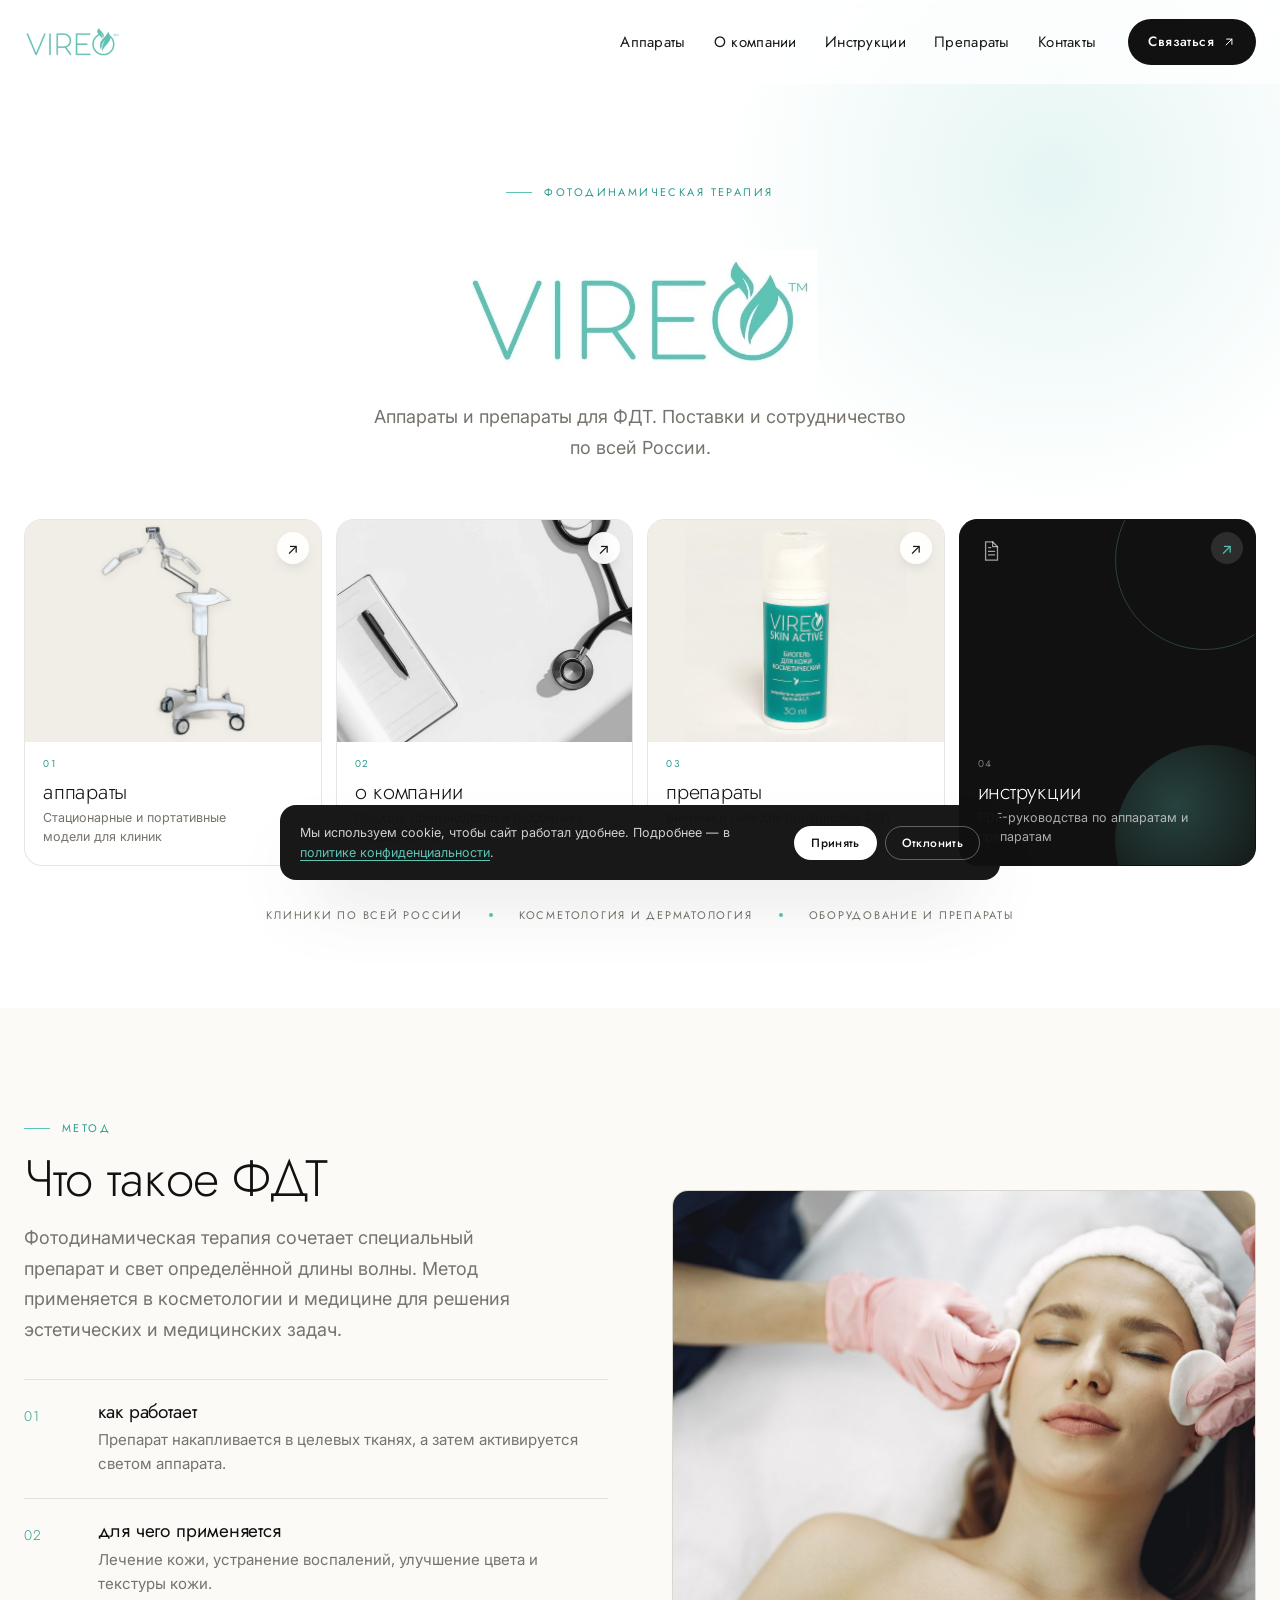
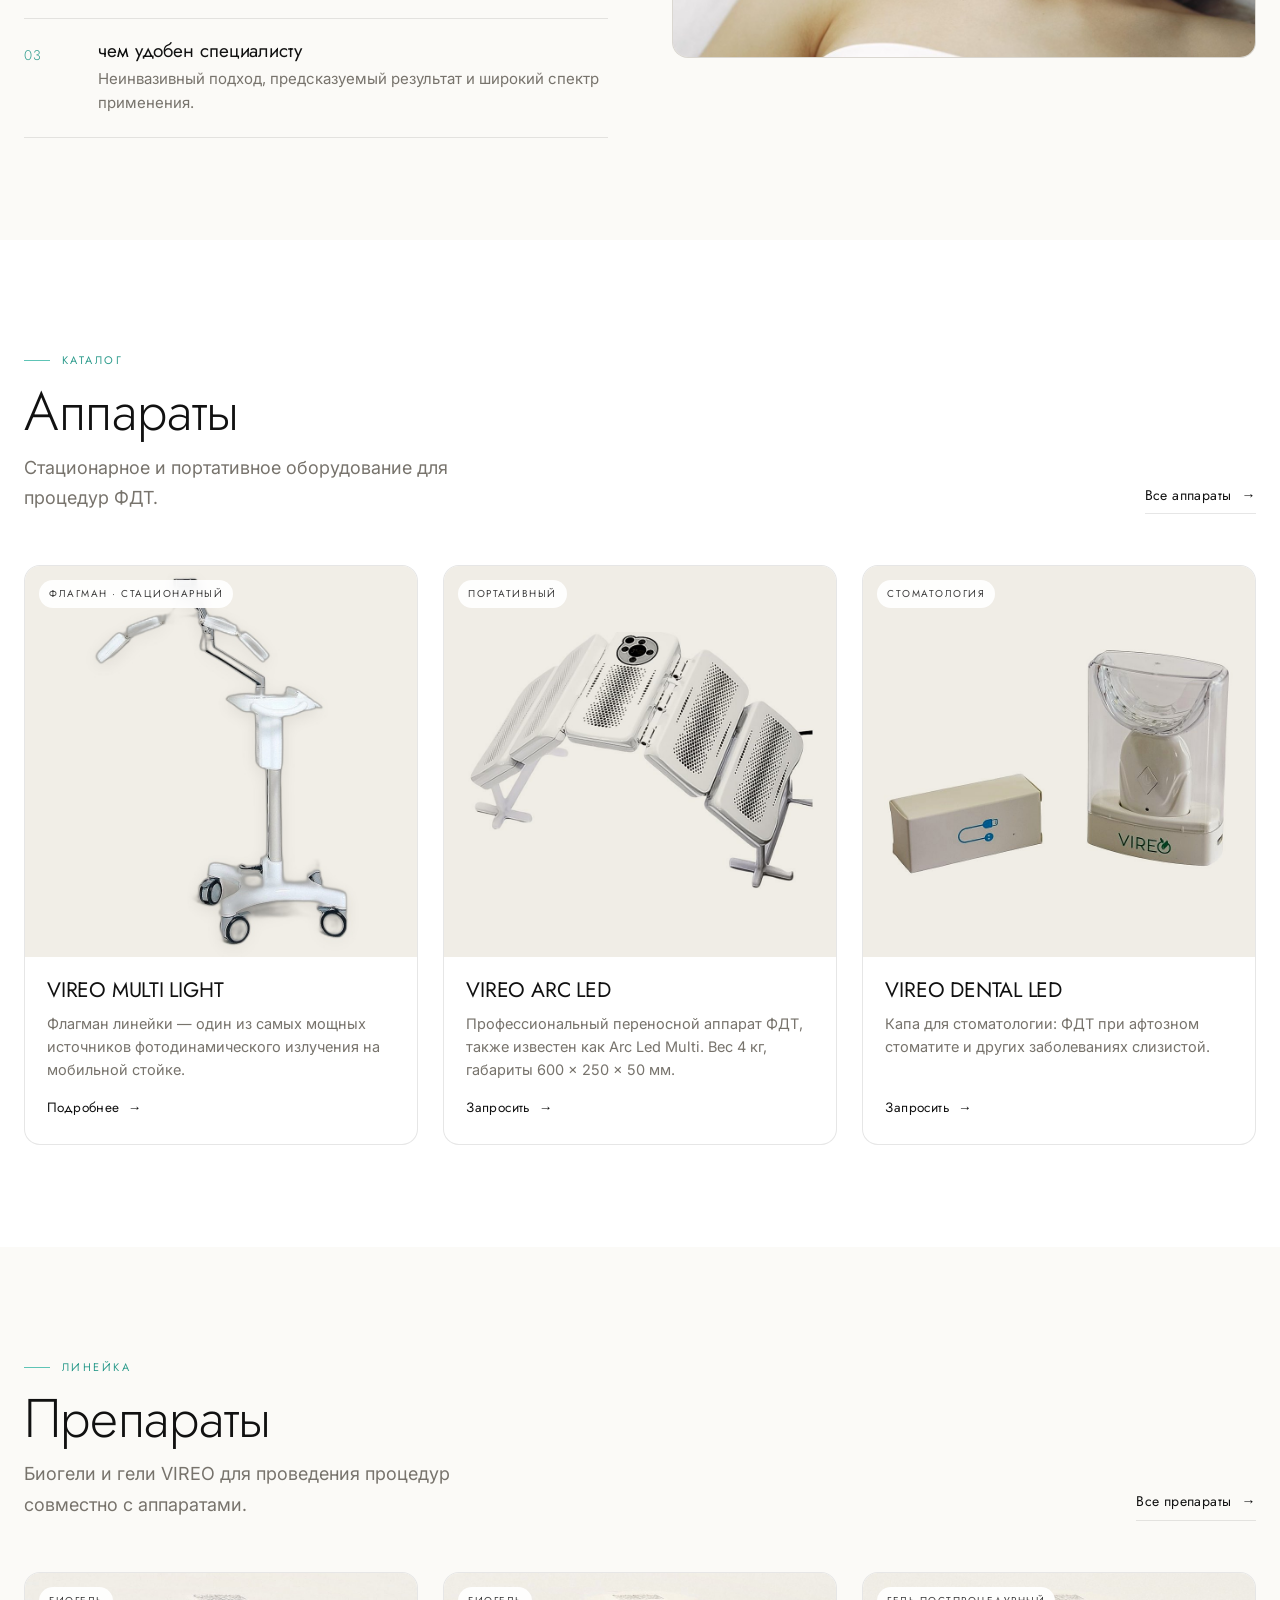
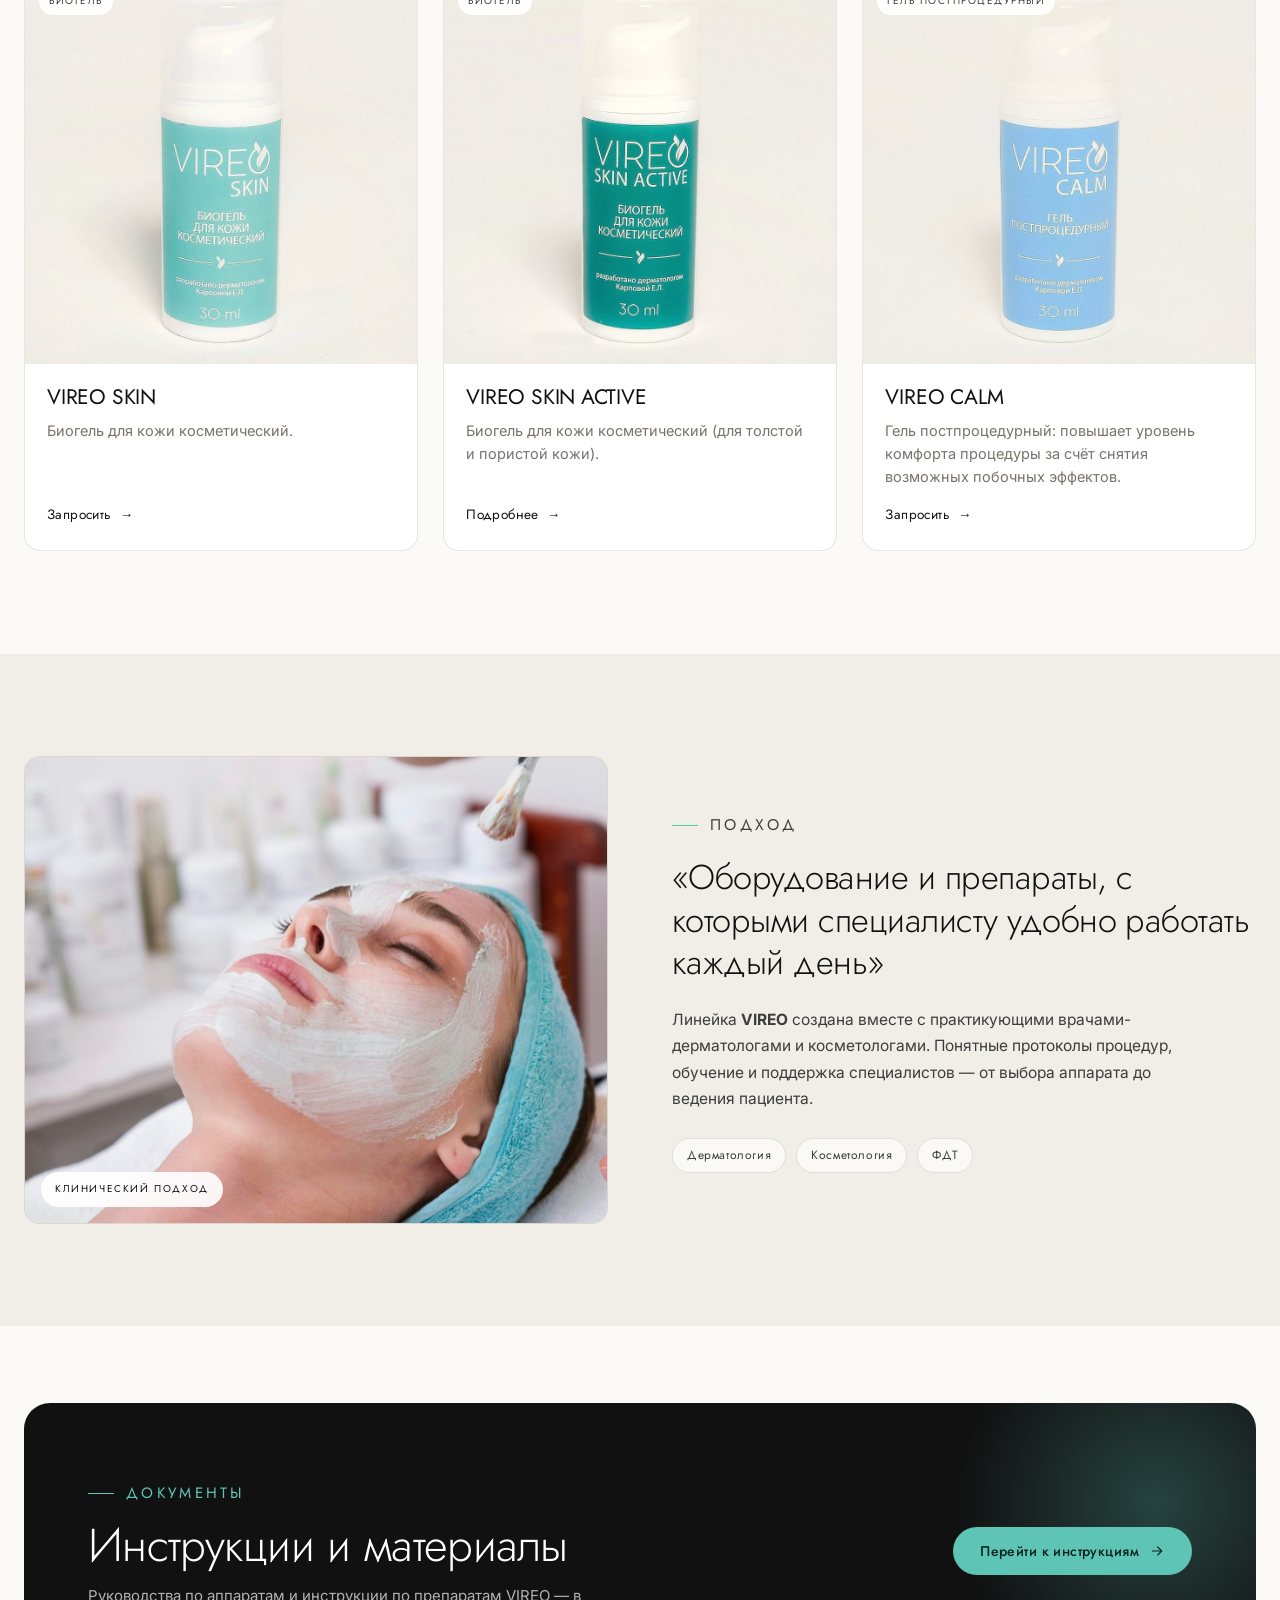
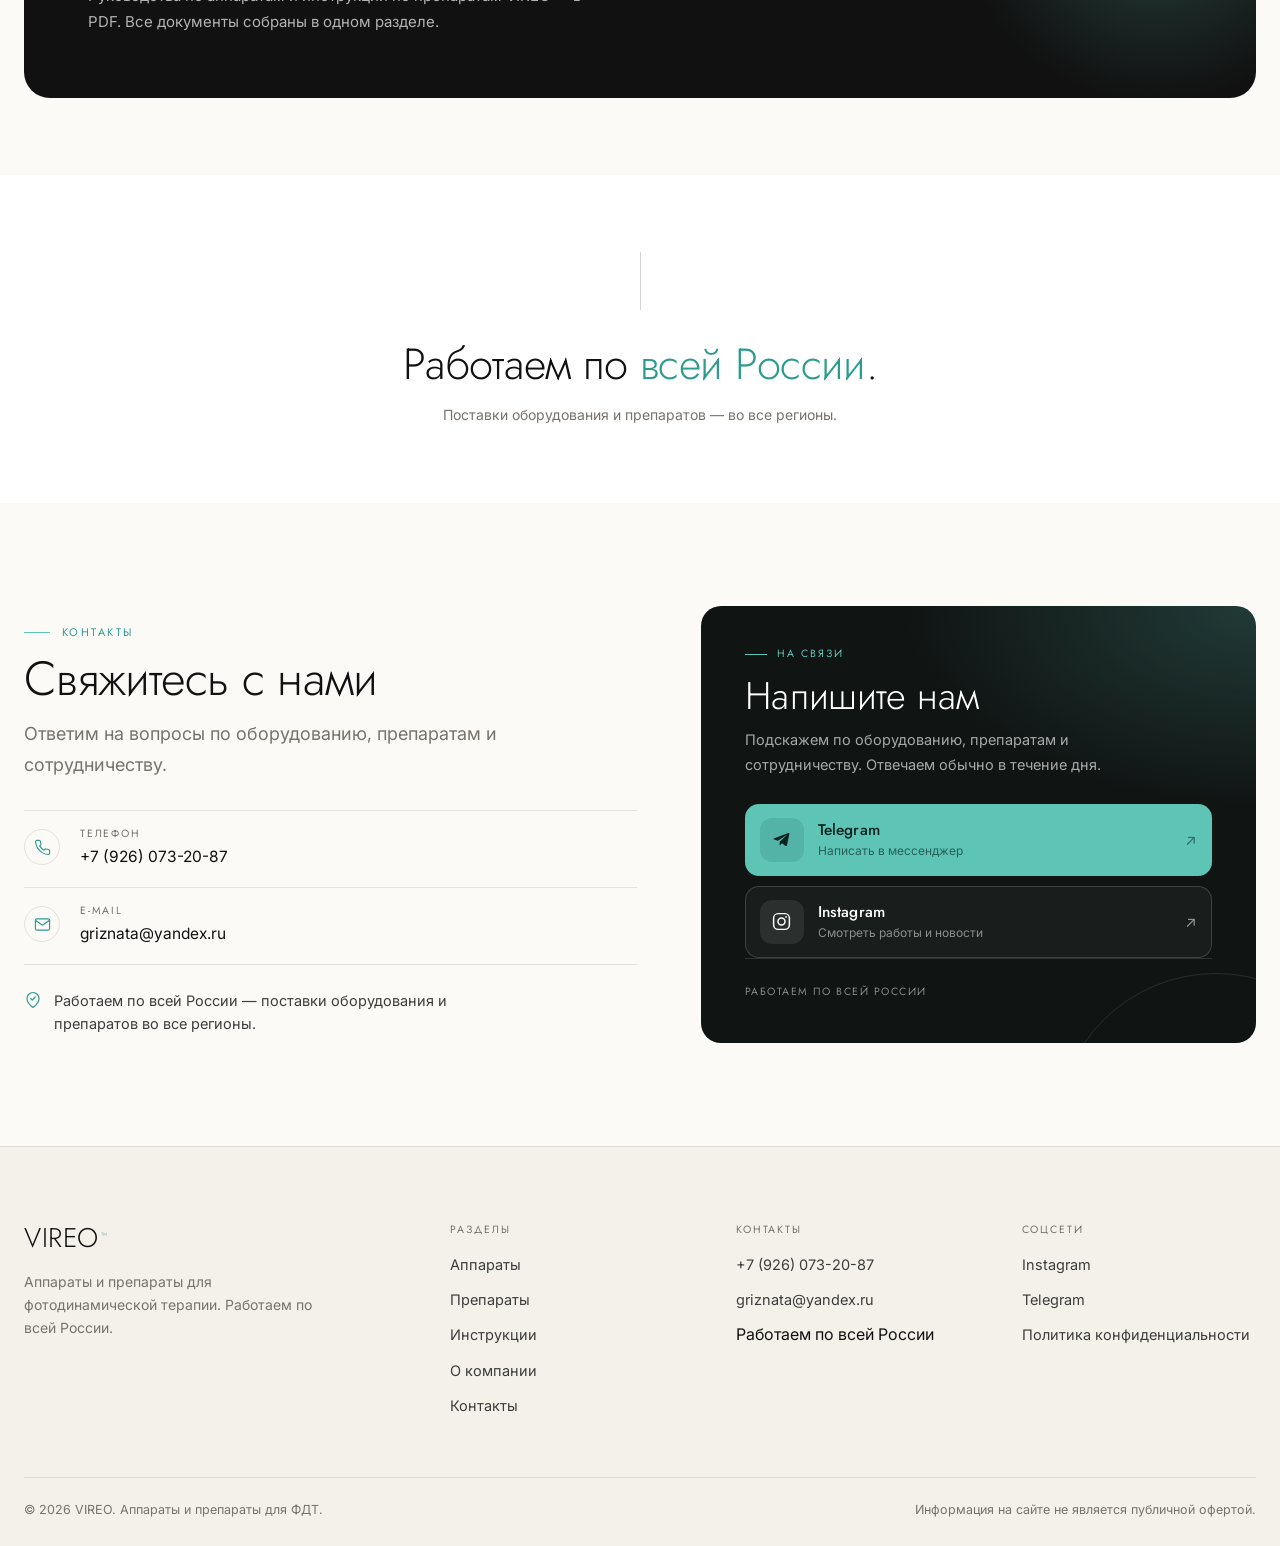
==== index.html @ 59b756af "Normalize catalog photo backgrounds and remove soft frames" ====
<!DOCTYPE html>
<html lang="ru">
<head>
  <meta charset="UTF-8">
  <meta name="viewport" content="width=device-width, initial-scale=1">
  <title>VIREO — аппараты и препараты для фотодинамической терапии</title>
  <meta name="description" content="VIREO — аппараты и препараты для фотодинамической терапии. Работаем по всей России. Фото, характеристики и инструкции в PDF.">
  <link rel="preconnect" href="https://fonts.googleapis.com">
  <link rel="preconnect" href="https://fonts.gstatic.com" crossorigin>
  <link href="https://fonts.googleapis.com/css2?family=Inter:wght@300;400;500&family=Jost:wght@200;300;400;500&display=swap" rel="stylesheet">
  <link rel="stylesheet" href="css/style.css?v=20261031b">
  <noscript><style>.reveal{opacity:1;transform:none}</style></noscript>
  <link rel="icon" href="img/logo.jpg">
</head>
<body>

  <div class="cookie" id="cookieBanner" role="dialog" aria-label="Использование cookie">
    <p>Мы используем cookie, чтобы сайт работал удобнее. Подробнее — в <a href="politika.html">политике конфиденциальности</a>.</p>
    <div class="cookie-actions">
      <button class="btn btn--sm btn--light" data-cookie="accept">Принять</button>
      <button class="btn btn--sm btn--outline-light" data-cookie="decline">Отклонить</button>
    </div>
  </div>

  <header class="site-header" id="siteHeader">
    <div class="container header-inner">
      <a class="brand" href="index.html" aria-label="VIREO — на главную">
        <img src="img/logo.jpg" alt="VIREO">
      </a>
      <nav class="main-nav" id="mainNav" aria-label="Основное меню">
        <a href="apparaty.html">Аппараты</a>
        <a href="o-kompanii.html">О компании</a>
        <a href="instruktsii.html">Инструкции</a>
        <a href="preparaty.html">Препараты</a>
        <a href="kontakty.html">Контакты</a>
      </nav>
      <a class="header-cta" href="kontakty.html">
        Связаться
        <svg viewBox="0 0 24 24" fill="none" stroke="currentColor" stroke-width="1.7" stroke-linecap="round" stroke-linejoin="round"><path d="M7 17 17 7"/><path d="M8 7h9v9"/></svg>
      </a>
      <button class="nav-toggle" id="navToggle" aria-label="Открыть меню" aria-expanded="false" aria-controls="mainNav">
        <span></span><span></span>
      </button>
    </div>
  </header>

  <main>
    <!-- HERO -->
    <section class="hero">
      <div class="container hero-inner">
        <h1 class="eyebrow reveal">Фотодинамическая терапия</h1>
        <div class="hero-logo reveal">
          <img src="img/logo.jpg" alt="VIREO — аппараты и препараты для ФДТ">
        </div>
        <p class="hero-lead reveal">Аппараты и препараты для ФДТ. Поставки и сотрудничество по всей России.</p>

        <div class="hero-tiles">
          <a class="tile reveal" href="apparaty.html">
            <span class="tile-media"><img src="img/multi-light.jpg" alt="Аппарат VIREO MULTI LIGHT" loading="lazy"></span>
            <span class="tile-body">
              <span class="tile-index">01</span>
              <span class="tile-title">аппараты</span>
              <span class="tile-desc">Стационарные и портативные модели для клиник</span>
            </span>
            <span class="tile-arrow" aria-hidden="true">↗</span>
          </a>
          <a class="tile reveal" href="o-kompanii.html">
            <span class="tile-media tile-media--cover"><img src="img/tile-doctor.jpg" alt="Блокнот с ручкой и стетоскоп" loading="lazy"></span>
            <span class="tile-body">
              <span class="tile-index">02</span>
              <span class="tile-title">о компании</span>
              <span class="tile-desc">Подход, производство и поддержка специалистов</span>
            </span>
            <span class="tile-arrow" aria-hidden="true">↗</span>
          </a>
          <a class="tile reveal" href="preparaty.html">
            <span class="tile-media"><img src="img/preparat-skin-active.jpg" alt="Биогель VIREO SKIN ACTIVE" loading="lazy"></span>
            <span class="tile-body">
              <span class="tile-index">03</span>
              <span class="tile-title">препараты</span>
              <span class="tile-desc">Биогели и гели для протоколов ФДТ</span>
            </span>
            <span class="tile-arrow" aria-hidden="true">↗</span>
          </a>
          <a class="tile tile--dark reveal" href="instruktsii.html">
            <span class="tile-icon" aria-hidden="true">
              <svg viewBox="0 0 24 24" fill="none" stroke="currentColor" stroke-width="1.2" stroke-linecap="round" stroke-linejoin="round">
                <path d="M7 3.5h6.5L18 8v12.5H7z"/>
                <path d="M13.5 3.5V8H18"/>
                <path d="M9.7 12.4h5.6M9.7 15.6h5.6M9.7 8.8h2.1"/>
              </svg>
            </span>
            <span class="tile-body">
              <span class="tile-index">04</span>
              <span class="tile-title">инструкции</span>
              <span class="tile-desc">PDF-руководства по аппаратам и препаратам</span>
            </span>
            <span class="tile-arrow" aria-hidden="true">↗</span>
          </a>
        </div>

        <div class="hero-facts reveal">
          <span>Клиники по всей России</span>
          <span>Косметология и дерматология</span>
          <span>Оборудование и препараты</span>
        </div>
      </div>
    </section>

    <!-- WHAT IS PDT -->
    <section class="section">
      <div class="container split">
        <div>
          <p class="eyebrow reveal">Метод</p>
          <h2 class="reveal" style="margin-top:14px;font-size:clamp(1.95rem,4.2vw,3.2rem)">Что такое ФДТ</h2>
          <p class="lead reveal" style="margin-top:18px;max-width:520px">
            Фотодинамическая терапия сочетает специальный препарат и свет определённой длины волны.
            Метод применяется в косметологии и медицине для решения эстетических и медицинских задач.
          </p>
          <ol class="numbered">
            <li class="reveal">
              <span class="num">01</span>
              <div>
                <h3>как работает</h3>
                <p>Препарат накапливается в целевых тканях, а затем активируется светом аппарата.</p>
              </div>
            </li>
            <li class="reveal">
              <span class="num">02</span>
              <div>
                <h3>для чего применяется</h3>
                <p>Лечение кожи, устранение воспалений, улучшение цвета и текстуры кожи.</p>
              </div>
            </li>
            <li class="reveal">
              <span class="num">03</span>
              <div>
                <h3>чем удобен специалисту</h3>
                <p>Неинвазивный подход, предсказуемый результат и широкий спектр применения.</p>
              </div>
            </li>
          </ol>
        </div>
        <figure class="media reveal">
          <img src="img/fdt-specialist.jpg" alt="Процедура фотодинамической терапии" loading="lazy">
        </figure>
      </div>
    </section>

    <!-- APPARATUS -->
    <section class="section section--white">
      <div class="container">
        <header class="section-head">
          <div>
            <p class="eyebrow reveal">Каталог</p>
            <h2 class="reveal">Аппараты</h2>
            <p class="lead reveal">Стационарное и портативное оборудование для процедур ФДТ.</p>
          </div>
          <a class="text-link reveal" href="apparaty.html">Все аппараты <span aria-hidden="true">→</span></a>
        </header>

        <div class="cards-grid">
          <article class="product-card reveal">
            <a class="product-media" href="apparat.html">
              <img src="img/multi-light.jpg" alt="Аппарат VIREO MULTI LIGHT на мобильной стойке" loading="lazy">
              <span class="product-tag">Флагман · стационарный</span>
            </a>
            <div class="product-body">
              <h3><a href="apparat.html">VIREO MULTI LIGHT</a></h3>
              <p>Флагман линейки — один из самых мощных источников фотодинамического излучения на мобильной стойке.</p>
              <a class="card-link" href="apparat.html">Подробнее <span aria-hidden="true">→</span></a>
            </div>
          </article>

          <article class="product-card reveal">
            <div class="product-media">
              <img src="img/arc-led.jpg" alt="Аппарат VIREO ARC LED (Arc Led Multi)" loading="lazy">
              <span class="product-tag">Портативный</span>
            </div>
            <div class="product-body">
              <h3>VIREO ARC LED</h3>
              <p>Профессиональный переносной аппарат ФДТ, также известен как Arc Led Multi. Вес 4 кг, габариты 600 × 250 × 50 мм.</p>
              <a class="card-link" href="kontakty.html">Запросить <span aria-hidden="true">→</span></a>
            </div>
          </article>

          <article class="product-card reveal">
            <div class="product-media">
              <img src="img/dental-led.jpg" alt="Капа VIREO DENTAL LED" loading="lazy">
              <span class="product-tag">Стоматология</span>
            </div>
            <div class="product-body">
              <h3>VIREO DENTAL LED</h3>
              <p>Капа для стоматологии: ФДТ при афтозном стоматите и других заболеваниях слизистой.</p>
              <a class="card-link" href="kontakty.html">Запросить <span aria-hidden="true">→</span></a>
            </div>
          </article>
        </div>
      </div>
    </section>

    <!-- DRUGS -->
    <section class="section">
      <div class="container">
        <header class="section-head">
          <div>
            <p class="eyebrow reveal">Линейка</p>
            <h2 class="reveal">Препараты</h2>
            <p class="lead reveal">Биогели и гели VIREO для проведения процедур совместно с аппаратами.</p>
          </div>
          <a class="text-link reveal" href="preparaty.html">Все препараты <span aria-hidden="true">→</span></a>
        </header>

        <div class="cards-grid">
          <article class="product-card reveal">
            <div class="product-media">
              <img src="img/preparat-skin.jpg" alt="Биогель VIREO SKIN" loading="lazy">
              <span class="product-tag">Биогель</span>
            </div>
            <div class="product-body">
              <h3>VIREO SKIN</h3>
              <p>Биогель для кожи косметический.</p>
              <a class="card-link" href="kontakty.html">Запросить <span aria-hidden="true">→</span></a>
            </div>
          </article>

          <article class="product-card reveal">
            <a class="product-media" href="preparat.html">
              <img src="img/preparat-skin-active.jpg" alt="Биогель VIREO SKIN ACTIVE" loading="lazy">
              <span class="product-tag">Биогель</span>
            </a>
            <div class="product-body">
              <h3><a href="preparat.html">VIREO SKIN ACTIVE</a></h3>
              <p>Биогель для кожи косметический (для толстой и пористой кожи).</p>
              <a class="card-link" href="preparat.html">Подробнее <span aria-hidden="true">→</span></a>
            </div>
          </article>

          <article class="product-card reveal">
            <div class="product-media">
              <img src="img/preparat-calm.jpg" alt="Гель VIREO CALM" loading="lazy">
              <span class="product-tag">Гель постпроцедурный</span>
            </div>
            <div class="product-body">
              <h3>VIREO CALM</h3>
              <p>Гель постпроцедурный: повышает уровень комфорта процедуры за счёт снятия возможных побочных эффектов.</p>
              <a class="card-link" href="kontakty.html">Запросить <span aria-hidden="true">→</span></a>
            </div>
          </article>
        </div>
      </div>
    </section>

    <!-- EXPERT -->
    <section class="section section--paper expert">
      <div class="container split">
        <figure class="media reveal">
          <img src="img/clinical-approach.jpg" alt="Косметологическая процедура в клинике" loading="lazy">
          <figcaption>Клинический подход</figcaption>
        </figure>
        <div class="expert-copy">
          <p class="eyebrow reveal">Подход</p>
          <blockquote class="reveal">
            «Оборудование и препараты, с которыми специалисту удобно работать каждый день»
          </blockquote>
          <p class="reveal">
            Линейка <strong>VIREO</strong> создана вместе с практикующими врачами-дерматологами
            и косметологами. Понятные протоколы процедур, обучение и поддержка специалистов —
            от выбора аппарата до ведения пациента.
          </p>
          <div class="expert-meta reveal">
            <span class="chip">Дерматология</span>
            <span class="chip">Косметология</span>
            <span class="chip">ФДТ</span>
          </div>
        </div>
      </div>
    </section>

    <!-- INSTRUCTIONS CTA -->
    <section class="section section--tight">
      <div class="container">
        <div class="cta-band reveal">
          <div>
            <p class="eyebrow" style="color:var(--accent)">Документы</p>
            <h2 style="margin-top:14px">Инструкции и материалы</h2>
            <p>Руководства по аппаратам и инструкции по препаратам VIREO — в PDF. Все документы собраны в одном разделе.</p>
          </div>
          <a class="btn btn--accent" href="instruktsii.html">
            Перейти к инструкциям
            <svg viewBox="0 0 24 24" fill="none" stroke="currentColor" stroke-width="1.7" stroke-linecap="round" stroke-linejoin="round"><path d="M5 12h14"/><path d="m13 6 6 6-6 6"/></svg>
          </a>
        </div>
      </div>
    </section>

    <!-- REGION -->
    <section class="section section--tight section--white region">
      <div class="container">
        <div class="region-line reveal"></div>
        <h2 class="reveal">Работаем по <em>всей России</em>.</h2>
        <p class="reveal">Поставки оборудования и препаратов — во все регионы.</p>
      </div>
    </section>

    <!-- CONTACTS -->
    <section class="section">
      <div class="container contact-grid">
        <div>
          <p class="eyebrow reveal">Контакты</p>
          <h2 class="reveal" style="margin-top:14px;font-size:clamp(1.9rem,4vw,3rem)">Свяжитесь с нами</h2>
          <p class="lead reveal" style="margin-top:14px;max-width:480px">Ответим на вопросы по оборудованию, препаратам и сотрудничеству.</p>

          <dl class="info-list">
            <div class="info-row reveal">
              <span class="info-icon"><svg viewBox="0 0 24 24" fill="none" stroke="currentColor" stroke-width="1.6" stroke-linecap="round" stroke-linejoin="round"><path d="M22 16.92v3a2 2 0 0 1-2.18 2 19.79 19.79 0 0 1-8.63-3.07 19.5 19.5 0 0 1-6-6A19.79 19.79 0 0 1 2.12 4.18 2 2 0 0 1 4.11 2h3a2 2 0 0 1 2 1.72c.12.9.33 1.78.62 2.63a2 2 0 0 1-.45 2.11L8 9.73a16 16 0 0 0 6 6l1.27-1.27a2 2 0 0 1 2.11-.45c.85.29 1.73.5 2.63.62A2 2 0 0 1 22 16.92z"/></svg></span>
              <div><dt>Телефон</dt><dd><a href="tel:+79260732087">+7 (926) 073-20-87</a></dd></div>
            </div>
            <div class="info-row reveal">
              <span class="info-icon"><svg viewBox="0 0 24 24" fill="none" stroke="currentColor" stroke-width="1.6" stroke-linecap="round" stroke-linejoin="round"><path d="M4 4h16a2 2 0 0 1 2 2v12a2 2 0 0 1-2 2H4a2 2 0 0 1-2-2V6a2 2 0 0 1 2-2z"/><path d="m22 6-10 7L2 6"/></svg></span>
              <div><dt>E-mail</dt><dd><a href="mailto:griznata@yandex.ru">griznata@yandex.ru</a></dd></div>
            </div>
          </dl>

          <p class="contact-region reveal">
            <svg viewBox="0 0 24 24" fill="none" stroke="currentColor" stroke-width="1.6" stroke-linecap="round" stroke-linejoin="round" aria-hidden="true"><path d="M20 10c0 6-8 12-8 12S4 16 4 10a8 8 0 1 1 16 0z"/><path d="m9 10 2 2 4-4"/></svg>
            Работаем по всей России — поставки оборудования и препаратов во все регионы.
          </p>
        </div>

        <div class="contact-cta reveal">
          <p class="contact-cta__eyebrow">На связи</p>
          <h3>Напишите нам</h3>
          <p>Подскажем по оборудованию, препаратам и сотрудничеству. Отвечаем обычно в течение дня.</p>

          <div class="contact-cta__actions">
            <a class="social-btn social-btn--tg" href="https://t.me/+DcnB9CETJRs0MjUy" target="_blank" rel="noopener noreferrer">
              <span class="social-btn__icon">
                <svg viewBox="0 0 24 24" fill="currentColor" aria-hidden="true"><path d="M9.78 18.65l.28-4.23 7.68-6.92c.34-.31-.07-.46-.52-.19L7.74 13.3 3.64 12c-.88-.25-.89-.86.2-1.3l15.97-6.16c.73-.33 1.43.18 1.15 1.3l-2.72 12.81c-.19.91-.74 1.13-1.5.71L12.6 16.3l-1.99 1.93c-.23.23-.42.42-.83.42z"/></svg>
              </span>
              <span class="social-btn__text"><b>Telegram</b><small>Написать в мессенджер</small></span>
              <span class="social-btn__arrow" aria-hidden="true">↗</span>
            </a>
            <a class="social-btn social-btn--ig" href="https://www.instagram.com/fdt_vireo" target="_blank" rel="noopener noreferrer">
              <span class="social-btn__icon">
                <svg viewBox="0 0 24 24" fill="none" stroke="currentColor" stroke-width="1.7" aria-hidden="true"><rect x="3" y="3" width="18" height="18" rx="5"/><circle cx="12" cy="12" r="4"/><circle cx="17.2" cy="6.8" r="1" fill="currentColor" stroke="none"/></svg>
              </span>
              <span class="social-btn__text"><b>Instagram</b><small>Смотреть работы и новости</small></span>
              <span class="social-btn__arrow" aria-hidden="true">↗</span>
            </a>
          </div>

          <div class="contact-cta__foot">
            <span>Работаем по всей России</span>
          </div>
        </div>
      </div>
    </section>
  </main>

  <footer class="site-footer">
    <div class="container footer-top">
      <div class="footer-brand">
        <a class="footer-wordmark" href="index.html">VIREO<sup>™</sup></a>
        <p>Аппараты и препараты для фотодинамической терапии. Работаем по всей России.</p>
      </div>
      <div class="footer-col">
        <h4>Разделы</h4>
        <ul>
          <li><a href="apparaty.html">Аппараты</a></li>
          <li><a href="preparaty.html">Препараты</a></li>
          <li><a href="instruktsii.html">Инструкции</a></li>
          <li><a href="o-kompanii.html">О компании</a></li>
          <li><a href="kontakty.html">Контакты</a></li>
        </ul>
      </div>
      <div class="footer-col">
        <h4>Контакты</h4>
        <ul>
          <li><a href="tel:+79260732087">+7 (926) 073-20-87</a></li>
          <li><a href="mailto:griznata@yandex.ru">griznata@yandex.ru</a></li>
          <li>Работаем по всей России</li>
        </ul>
      </div>
      <div class="footer-col">
        <h4>Соцсети</h4>
        <ul>
          <li><a href="https://www.instagram.com/fdt_vireo" target="_blank" rel="noopener noreferrer">Instagram</a></li>
          <li><a href="https://t.me/+DcnB9CETJRs0MjUy" target="_blank" rel="noopener noreferrer">Telegram</a></li>
          <li><a href="politika.html">Политика конфиденциальности</a></li>
        </ul>
      </div>
    </div>
    <div class="container footer-bottom">
      <span>© 2026 VIREO. Аппараты и препараты для ФДТ.</span>
      <span>Информация на сайте не является публичной офертой.</span>
    </div>
  </footer>

  <script src="js/main.js"></script>
</body>
</html>
---- css/style.css ----
/* ==========================================================================
   VIREO — redesign 2026
   Clinical editorial / premium medical minimalism
   ========================================================================== */

:root{
  --accent:#5EC4B6;
  --accent-deep:#2E9C8D;
  --accent-soft:rgba(94,196,182,.14);
  --ink:#111111;
  --ink-2:#3D3D3D;
  --muted:#77736C;
  --line:rgba(17,17,17,.10);
  --line-strong:rgba(17,17,17,.18);
  --bg:#FBFAF7;
  --bg-2:#F1EEE7;
  --card:#FFFFFF;
  --radius:16px;
  --radius-sm:10px;
  --container:1240px;
  --ease:cubic-bezier(.22,.68,.18,1);
  --header-h:84px;
}

*,*::before,*::after{box-sizing:border-box}

html{
  -webkit-text-size-adjust:100%;
  scroll-behavior:smooth;
}

body{
  margin:0;
  background:var(--bg);
  color:var(--ink);
  font-family:'Inter',-apple-system,BlinkMacSystemFont,'Segoe UI',Roboto,Arial,sans-serif;
  font-weight:400;
  font-size:16px;
  line-height:1.65;
  -webkit-font-smoothing:antialiased;
  -moz-osx-font-smoothing:grayscale;
  overflow-x:hidden;
}

body.nav-open{overflow:hidden}

img{display:block;max-width:100%;height:auto}
a{color:inherit;text-decoration:none;transition:color .3s var(--ease)}
button{font:inherit;color:inherit;background:none;border:0;cursor:pointer;transition:all .3s var(--ease)}
ul,ol{margin:0;padding:0;list-style:none}
p{margin:0}
figure{margin:0}
h1,h2,h3,h4{
  font-family:'Jost',-apple-system,BlinkMacSystemFont,'Segoe UI',sans-serif;
  font-weight:300;
  line-height:1.06;
  letter-spacing:-.015em;
  margin:0;
}
::selection{background:var(--accent);color:#06231f}
:focus-visible{outline:2px solid var(--accent);outline-offset:3px;border-radius:4px}

.container{
  width:min(100% - 48px,var(--container));
  margin-inline:auto;
}
@media (max-width:640px){
  .container{width:min(100% - 32px,var(--container))}
}

/* ---------- Typography helpers ---------- */
.eyebrow{
  display:inline-flex;
  align-items:center;
  gap:12px;
  font-family:'Jost',sans-serif;
  font-weight:400;
  font-size:11px;
  line-height:1;
  letter-spacing:.22em;
  text-transform:uppercase;
  color:var(--accent-deep);
}
.eyebrow::before{
  content:"";
  width:26px;
  height:1px;
  background:var(--accent);
  flex:none;
}
.eyebrow--center{justify-content:center}
.lead{color:var(--muted);font-size:clamp(15px,1.6vw,18px);line-height:1.7}

/* ---------- Buttons ---------- */
.btn{
  display:inline-flex;
  align-items:center;
  justify-content:center;
  gap:10px;
  padding:15px 26px;
  border-radius:999px;
  border:1px solid transparent;
  font-family:'Jost',sans-serif;
  font-weight:500;
  font-size:14px;
  line-height:1;
  letter-spacing:.03em;
  white-space:nowrap;
  transition:background .35s var(--ease),color .35s var(--ease),border-color .35s var(--ease),transform .35s var(--ease);
}
.btn svg{width:16px;height:16px;flex:none}
.btn:hover{transform:translateY(-1px)}
.btn--dark{background:var(--ink);color:#fff}
.btn--dark:hover{background:var(--accent);color:#06231f}
.btn--accent{background:var(--accent);color:#06231f}
.btn--accent:hover{background:#4db4a6;color:#06231f}
.btn--ghost{border-color:var(--line-strong);color:var(--ink)}
.btn--ghost:hover{background:var(--ink);border-color:var(--ink);color:#fff}
.btn--light{background:#fff;color:var(--ink)}
.btn--light:hover{background:var(--accent);color:#06231f}
.btn--outline-light{border-color:rgba(255,255,255,.32);color:#fff}
.btn--outline-light:hover{background:#fff;color:var(--ink);border-color:#fff}
.btn--sm{padding:10px 16px;font-size:12px}

/* ---------- Header ---------- */
.site-header{
  position:fixed;
  inset:0 0 auto 0;
  z-index:100;
  border-bottom:1px solid transparent;
  transition:border-color .35s var(--ease),box-shadow .35s var(--ease);
}
.site-header::before{
  content:"";
  position:absolute;
  inset:0;
  background:rgba(255,255,255,.72);
  -webkit-backdrop-filter:blur(16px);
  backdrop-filter:blur(16px);
  pointer-events:none;
  transition:background .35s var(--ease);
}
.site-header.is-scrolled{
  border-bottom-color:var(--line);
  box-shadow:0 14px 40px -34px rgba(0,0,0,.55);
}
.site-header.is-scrolled::before{background:rgba(255,255,255,.94)}
.header-inner{
  position:relative;
  z-index:2;
  display:flex;
  align-items:center;
  gap:32px;
  height:var(--header-h);
}
.brand{position:relative;z-index:3;display:inline-flex;align-items:center;flex:none}
.brand img{height:34px;width:auto}
.main-nav{
  display:flex;
  align-items:center;
  gap:clamp(18px,2.2vw,32px);
  margin-left:auto;
}
.main-nav a{
  position:relative;
  padding:6px 0;
  font-family:'Jost',sans-serif;
  font-weight:400;
  font-size:15px;
  line-height:1;
  letter-spacing:.02em;
  color:#1b1b1b;
}
.main-nav a::after{
  content:"";
  position:absolute;
  left:0;right:0;bottom:0;
  height:1px;
  background:var(--accent);
  transform:scaleX(0);
  transform-origin:left;
  transition:transform .35s var(--ease);
}
.main-nav a:hover::after,
.main-nav a.is-active::after{transform:scaleX(1)}
.main-nav a.is-active{color:var(--accent-deep)}
.header-cta{
  display:inline-flex;
  align-items:center;
  gap:8px;
  padding:12px 20px;
  border-radius:999px;
  background:var(--ink);
  color:#fff;
  font-family:'Jost',sans-serif;
  font-weight:500;
  font-size:13.5px;
  letter-spacing:.03em;
  white-space:nowrap;
  transition:background .3s var(--ease),color .3s var(--ease);
}
.header-cta:hover{background:var(--accent);color:#06231f}
.header-cta svg{width:14px;height:14px}

.nav-toggle{
  display:none;
  position:relative;
  z-index:3;
  width:44px;
  height:44px;
  position:relative;
  border-radius:50%;
}
.nav-toggle span{
  position:absolute;
  left:11px;right:11px;
  height:1.5px;
  background:var(--ink);
  transition:transform .35s var(--ease),top .35s var(--ease),bottom .35s var(--ease),opacity .2s;
}
.nav-toggle span:nth-child(1){top:17px}
.nav-toggle span:nth-child(2){bottom:17px}
.nav-toggle[aria-expanded="true"] span:nth-child(1){top:21px;transform:rotate(45deg)}
.nav-toggle[aria-expanded="true"] span:nth-child(2){bottom:21px;transform:rotate(-45deg)}

/* ---------- Hero ---------- */
.hero{
  position:relative;
  background:#fff;
  padding:calc(var(--header-h) + clamp(44px,7vw,92px)) 0 clamp(48px,7vw,84px);
  overflow:hidden;
}
.hero::before{
  content:"";
  position:absolute;
  top:-20%;
  right:-12%;
  width:min(62vw,760px);
  aspect-ratio:1;
  border-radius:50%;
  background:radial-gradient(circle at 50% 50%,rgba(94,196,182,.16),rgba(94,196,182,0) 62%);
  pointer-events:none;
}
.hero-inner{position:relative;text-align:center}
.hero .eyebrow{margin:0 auto}
.hero-logo{
  display:flex;
  justify-content:center;
  margin:clamp(26px,4.2vw,50px) auto 0;
}
.hero-logo img{height:clamp(60px,10.5vw,124px);width:auto}
.hero-lead{
  max-width:540px;
  margin:clamp(18px,2.6vw,28px) auto 0;
  color:var(--muted);
  font-size:clamp(15px,1.6vw,18px);
  line-height:1.7;
}
.hero-tiles{
  display:grid;
  grid-template-columns:repeat(4,1fr);
  gap:14px;
  margin-top:clamp(32px,4.6vw,56px);
  text-align:left;
}
.tile{
  position:relative;
  display:flex;
  flex-direction:column;
  border-radius:18px;
  border:1px solid var(--line);
  background:#fff;
  overflow:hidden;
  transition:border-color .45s var(--ease),transform .45s var(--ease),box-shadow .45s var(--ease);
}
.tile:hover{
  border-color:rgba(94,196,182,.55);
  transform:translateY(-4px);
  box-shadow:0 26px 50px -40px rgba(17,17,17,.5);
}
.tile-media{
  display:block;
  aspect-ratio:4/3;
  background:var(--bg-2);
  overflow:hidden;
}
.tile-media img{
  width:100%;height:100%;
  object-fit:contain;
  padding:0;
  transition:transform .8s var(--ease);
}
.tile-media--cover img{object-fit:cover;object-position:center top;padding:0}
.tile:hover .tile-media img{transform:scale(1.035)}
.tile-body{
  position:relative;
  z-index:1;
  display:flex;
  flex-direction:column;
  gap:5px;
  padding:14px 18px 18px;
}
.tile-index{
  font-family:'Jost',sans-serif;
  font-weight:400;
  font-size:10px;
  letter-spacing:.16em;
  color:var(--accent-deep);
  margin-bottom:3px;
}
.tile-title{
  font-family:'Jost',sans-serif;
  font-weight:300;
  font-size:clamp(19px,1.7vw,22px);
  line-height:1.1;
  letter-spacing:-.01em;
  text-transform:lowercase;
}
.tile-desc{
  max-width:230px;
  font-family:'Inter',sans-serif;
  font-size:12.5px;
  line-height:1.5;
  color:var(--muted);
}
.tile-arrow{
  position:absolute;
  top:12px;right:12px;
  z-index:2;
  display:grid;
  place-items:center;
  width:32px;height:32px;
  border-radius:50%;
  background:rgba(255,255,255,.92);
  -webkit-backdrop-filter:blur(6px);
  backdrop-filter:blur(6px);
  box-shadow:0 6px 16px -10px rgba(17,17,17,.5);
  font-size:15px;
  line-height:1;
  color:var(--ink);
  transition:transform .45s var(--ease),color .45s var(--ease);
}
.tile:hover .tile-arrow{transform:translate(1px,-1px);color:var(--accent-deep)}
.tile--dark{
  background:var(--ink);
  border-color:var(--ink);
  color:#fff;
  justify-content:flex-end;
}
.tile--dark::before{
  content:"";
  position:absolute;
  top:-50px;right:-40px;
  width:180px;height:180px;
  border-radius:50%;
  border:1px solid rgba(94,196,182,.28);
  pointer-events:none;
}
.tile--dark::after{
  content:"";
  position:absolute;
  right:-50px;bottom:-70px;
  width:190px;height:190px;
  border-radius:50%;
  background:radial-gradient(circle at 32% 32%,rgba(94,196,182,.28),rgba(94,196,182,0) 66%);
  pointer-events:none;
}
.tile--dark .tile-body{padding-top:22px}
.tile--dark .tile-index{color:rgba(255,255,255,.45)}
.tile--dark .tile-title{color:#fff}
.tile--dark .tile-desc{color:rgba(255,255,255,.65)}
.tile--dark .tile-arrow{
  background:rgba(255,255,255,.12);
  color:var(--accent);
  box-shadow:none;
}
.tile-icon{
  position:absolute;
  top:18px;left:18px;
  width:26px;height:26px;
  color:rgba(255,255,255,.6);
}
.tile-icon svg{width:100%;height:100%}
.hero-facts{
  display:flex;
  flex-wrap:wrap;
  justify-content:center;
  gap:14px 26px;
  margin-top:clamp(26px,3.4vw,40px);
  font-family:'Jost',sans-serif;
  font-weight:400;
  font-size:11px;
  letter-spacing:.16em;
  text-transform:uppercase;
  color:var(--muted);
}
.hero-facts span{display:inline-flex;align-items:center;gap:26px}
.hero-facts span + span::before{
  content:"";
  width:4px;height:4px;
  border-radius:50%;
  background:var(--accent);
}

/* ---------- Sections ---------- */
.section{padding:clamp(64px,8vw,118px) 0}
.section--tight{padding:clamp(48px,6vw,82px) 0}
.section--paper{background:var(--bg-2)}
.section--white{background:#fff}
.section-head{
  display:flex;
  align-items:flex-end;
  justify-content:space-between;
  gap:32px;
  margin-bottom:clamp(32px,4vw,52px);
}
.section-head h2{
  margin-top:14px;
  font-size:clamp(1.95rem,4.4vw,3.4rem);
}
.section-head .lead{max-width:440px;margin-top:12px}
.text-link{
  display:inline-flex;
  align-items:center;
  gap:10px;
  padding-bottom:6px;
  border-bottom:1px solid var(--line);
  font-family:'Jost',sans-serif;
  font-weight:400;
  font-size:14px;
  letter-spacing:.03em;
  white-space:nowrap;
  transition:color .3s var(--ease),border-color .3s var(--ease);
}
.text-link span{transition:transform .3s var(--ease)}
.text-link:hover{color:var(--accent-deep);border-color:var(--accent)}
.text-link:hover span{transform:translateX(4px)}

.split{
  display:grid;
  grid-template-columns:1fr 1fr;
  gap:clamp(32px,5vw,76px);
  align-items:center;
}
.split > *{min-width:0}
.split--media-right .split-media{order:2}

.numbered{margin-top:34px}
.numbered li{
  display:grid;
  grid-template-columns:54px 1fr;
  gap:20px;
  padding:22px 0;
  border-top:1px solid var(--line);
}
.numbered li:last-child{border-bottom:1px solid var(--line)}
.numbered .num{
  padding-top:3px;
  font-family:'Jost',sans-serif;
  font-weight:300;
  font-size:14px;
  letter-spacing:.1em;
  color:var(--accent-deep);
}
.numbered h3{
  margin-bottom:6px;
  font-size:19px;
  font-weight:400;
  letter-spacing:-.005em;
  text-transform:lowercase;
}
.numbered p{color:var(--muted);font-size:15px;line-height:1.6}

.media{
  position:relative;
  border-radius:var(--radius);
  overflow:hidden;
  background:var(--bg-2);
  border:1px solid var(--line);
}
.media img{
  width:100%;
  height:100%;
  aspect-ratio:4/3.2;
  object-fit:cover;
}
.media figcaption{
  position:absolute;
  left:16px;bottom:16px;
  padding:9px 14px;
  border-radius:999px;
  background:rgba(255,255,255,.9);
  -webkit-backdrop-filter:blur(8px);
  backdrop-filter:blur(8px);
  font-family:'Jost',sans-serif;
  font-weight:400;
  font-size:10px;
  letter-spacing:.16em;
  text-transform:uppercase;
  color:var(--ink);
}

/* ---------- Product cards ---------- */
.cards-grid{
  display:grid;
  grid-template-columns:repeat(3,1fr);
  gap:clamp(16px,2vw,28px);
}
.product-card{
  display:flex;
  flex-direction:column;
  background:#fff;
  border:1px solid var(--line);
  border-radius:var(--radius);
  overflow:hidden;
  transition:transform .45s var(--ease),border-color .45s var(--ease),box-shadow .45s var(--ease);
}
.product-card:hover{
  transform:translateY(-5px);
  border-color:rgba(94,196,182,.55);
  box-shadow:0 28px 54px -38px rgba(17,17,17,.5);
}
.product-media{
  position:relative;
  display:block;
  aspect-ratio:1;
  background:var(--bg-2);
  overflow:hidden;
}
.product-media img{
  width:100%;height:100%;
  object-fit:cover;
  padding:0;
  transition:transform .8s var(--ease);
}
.product-card:hover .product-media img{transform:scale(1.045)}
.product-tag{
  position:absolute;
  left:14px;top:14px;
  padding:6px 10px;
  border-radius:999px;
  background:rgba(255,255,255,.92);
  -webkit-backdrop-filter:blur(6px);
  backdrop-filter:blur(6px);
  font-family:'Jost',sans-serif;
  font-weight:400;
  font-size:10px;
  letter-spacing:.15em;
  text-transform:uppercase;
  color:var(--ink-2);
}
.product-body{
  display:flex;
  flex-direction:column;
  flex:1;
  gap:10px;
  padding:22px 22px 24px;
}
.product-body h3{
  font-size:clamp(18px,1.7vw,21px);
  font-weight:400;
  letter-spacing:-.01em;
}
.product-body p{flex:1;color:var(--muted);font-size:14.5px;line-height:1.6}
.card-link{
  display:inline-flex;
  align-items:center;
  gap:8px;
  margin-top:6px;
  font-family:'Jost',sans-serif;
  font-weight:400;
  font-size:13.5px;
  letter-spacing:.03em;
  color:var(--ink);
}
.card-link span{transition:transform .3s var(--ease)}
.card-link:hover{color:var(--accent-deep)}
.card-link:hover span{transform:translateX(4px)}

/* ---------- Expert ---------- */
.expert{position:relative;overflow:hidden}
.expert-copy blockquote{
  margin:18px 0 24px;
  font-family:'Jost',sans-serif;
  font-weight:300;
  font-size:clamp(1.5rem,2.7vw,2.35rem);
  line-height:1.22;
  letter-spacing:-.015em;
}
.expert-copy blockquote strong{font-weight:400;color:var(--accent-deep)}
.expert-copy p{max-width:520px;color:var(--ink-2);font-size:15.5px;line-height:1.7}
.expert-meta{display:flex;flex-wrap:wrap;gap:10px;margin-top:26px}
.chip{
  padding:9px 14px;
  border:1px solid var(--line);
  border-radius:999px;
  background:rgba(255,255,255,.62);
  font-family:'Jost',sans-serif;
  font-weight:400;
  font-size:12px;
  line-height:1.25;
  letter-spacing:.05em;
  color:var(--ink-2);
  white-space:nowrap;
}

/* ---------- CTA band ---------- */
.cta-band{
  position:relative;
  display:flex;
  align-items:center;
  justify-content:space-between;
  gap:40px;
  padding:clamp(34px,5vw,72px);
  border-radius:26px;
  background:var(--ink);
  color:#fff;
  overflow:hidden;
}
.cta-band::after{
  content:"";
  position:absolute;
  right:-120px;top:-120px;
  width:min(46vw,440px);
  aspect-ratio:1;
  border-radius:50%;
  background:radial-gradient(circle at 50% 50%,rgba(94,196,182,.28),rgba(94,196,182,0) 64%);
  pointer-events:none;
}
.cta-band > *{position:relative;z-index:1}
.cta-band h2{
  max-width:640px;
  font-size:clamp(1.85rem,3.6vw,3rem);
}
.cta-band p{max-width:520px;margin-top:14px;color:rgba(255,255,255,.68);font-size:15px;line-height:1.7}
.cta-band .btn{flex:none}
@media (max-width:760px){
  .cta-band{flex-direction:column;align-items:flex-start}
}

/* ---------- Region ---------- */
.region{text-align:center;position:relative}
.region-line{width:1px;height:clamp(38px,5vw,58px);background:var(--line-strong);margin:0 auto 28px}
.region h2{
  max-width:840px;
  margin:0 auto;
  font-size:clamp(1.65rem,3.4vw,2.75rem);
  line-height:1.18;
}
.region h2 em{font-style:normal;color:var(--accent-deep)}
.region p{margin-top:14px;color:var(--muted);font-size:14px}

/* ---------- Contact block ---------- */
.contact-grid{
  display:grid;
  grid-template-columns:1.05fr .95fr;
  gap:clamp(32px,5vw,76px);
  align-items:center;
}
.info-list{margin-top:30px}
.info-row{
  display:grid;
  grid-template-columns:40px 1fr;
  gap:16px;
  padding:18px 0;
  border-top:1px solid var(--line);
}
.info-row:last-child{border-bottom:1px solid var(--line)}
.info-icon{
  display:flex;
  align-items:center;
  justify-content:center;
  width:36px;height:36px;
  border:1px solid var(--line);
  border-radius:50%;
  color:var(--accent-deep);
  flex:none;
}
.info-icon svg{width:17px;height:17px}
.info-row dt{
  margin-bottom:5px;
  font-family:'Jost',sans-serif;
  font-weight:400;
  font-size:10.5px;
  line-height:1;
  letter-spacing:.17em;
  text-transform:uppercase;
  color:var(--muted);
}
.info-row dd{margin:0;font-size:15.5px;line-height:1.55}
.info-row dd a:hover{color:var(--accent-deep)}
.contact-big{
  font-family:'Jost',sans-serif;
  font-weight:300;
  font-size:clamp(1.8rem,3vw,2.5rem);
  line-height:1.1;
}
.contact-region{
  display:flex;
  align-items:flex-start;
  gap:12px;
  max-width:450px;
  margin-top:24px;
  color:var(--ink-2);
  font-size:14.5px;
  line-height:1.6;
}
.contact-region svg{width:18px;height:18px;flex:none;margin-top:2px;color:var(--accent-deep)}

.contact-cta{
  position:relative;
  display:flex;
  flex-direction:column;
  padding:clamp(26px,3.4vw,44px);
  border-radius:20px;
  background:
    radial-gradient(110% 80% at 100% 0%, rgba(94,196,182,.22), rgba(94,196,182,0) 58%),
    #101413;
  color:#fff;
  overflow:hidden;
}
.contact-cta::after{
  content:"";
  position:absolute;
  right:-120px;
  bottom:-250px;
  width:320px;
  height:320px;
  border:1px solid rgba(255,255,255,.10);
  border-radius:50%;
  pointer-events:none;
}
.contact-cta .contact-cta__eyebrow{
  margin:0;
  display:inline-flex;
  align-items:center;
  gap:10px;
  font-family:'Jost',sans-serif;
  font-weight:400;
  font-size:10.5px;
  line-height:1;
  letter-spacing:.2em;
  text-transform:uppercase;
  color:var(--accent);
}
.contact-cta__eyebrow::before{
  content:"";
  width:22px;
  height:1px;
  background:var(--accent);
  flex:none;
}
.contact-cta h3{
  margin-top:16px;
  font-size:clamp(1.9rem,3vw,2.6rem);
  font-weight:300;
  letter-spacing:-.01em;
}
.contact-cta > p{
  margin-top:12px;
  max-width:380px;
  color:rgba(255,255,255,.63);
  font-size:14.5px;
  line-height:1.7;
}
.contact-cta__actions{
  position:relative;
  z-index:1;
  display:flex;
  flex-direction:column;
  gap:10px;
  margin-top:26px;
}
.social-btn{
  display:flex;
  align-items:center;
  gap:14px;
  padding:13px 14px;
  border:1px solid rgba(255,255,255,.16);
  border-radius:14px;
  background:rgba(255,255,255,.04);
  transition:transform .35s var(--ease),background .35s var(--ease),border-color .35s var(--ease);
}
.social-btn:hover{transform:translateY(-2px);border-color:rgba(94,196,182,.55);background:rgba(255,255,255,.08)}
.social-btn__icon{
  display:grid;
  place-items:center;
  flex:none;
  width:44px;
  height:44px;
  border-radius:12px;
  background:rgba(255,255,255,.08);
}
.social-btn__icon svg{width:21px;height:21px}
.social-btn__text{min-width:0}
.social-btn__text b{
  display:block;
  font-family:'Jost',sans-serif;
  font-weight:500;
  font-size:15.5px;
  line-height:1.2;
  letter-spacing:.01em;
}
.social-btn__text small{
  display:block;
  margin-top:3px;
  color:rgba(255,255,255,.5);
  font-size:12px;
  line-height:1.3;
}
.social-btn__arrow{
  margin-left:auto;
  font-size:15px;
  line-height:1;
  color:rgba(255,255,255,.55);
  transition:transform .35s var(--ease),color .35s var(--ease);
}
.social-btn:hover .social-btn__arrow{transform:translate(1px,-1px);color:#fff}
.social-btn--tg{background:var(--accent);border-color:transparent;color:#06231f}
.social-btn--tg:hover{background:#6fd0c3;border-color:transparent}
.social-btn--tg .social-btn__icon{background:rgba(6,35,31,.10)}
.social-btn--tg .social-btn__text small{color:rgba(6,35,31,.62)}
.social-btn--tg .social-btn__arrow{color:rgba(6,35,31,.55)}
.social-btn--tg:hover .social-btn__arrow{color:#06231f}
.contact-cta__foot{
  position:relative;
  z-index:1;
  display:flex;
  flex-wrap:wrap;
  gap:6px 18px;
  margin-top:auto;
  padding-top:24px;
  border-top:1px solid rgba(255,255,255,.12);
  font-family:'Jost',sans-serif;
  font-weight:400;
  font-size:10.5px;
  letter-spacing:.14em;
  text-transform:uppercase;
  color:rgba(255,255,255,.5);
}

/* ---------- Breadcrumbs / page head ---------- */
.breadcrumbs{
  padding:calc(var(--header-h) + 24px) 0 0;
  font-family:'Jost',sans-serif;
  font-weight:400;
  font-size:10.5px;
  line-height:1.5;
  letter-spacing:.15em;
  text-transform:uppercase;
  color:var(--muted);
}
.breadcrumbs ol{display:flex;flex-wrap:wrap;gap:0}
.breadcrumbs li{display:inline-flex;align-items:center}
.breadcrumbs li + li::before{content:"/";margin:0 10px;color:#bdbdbd}
.breadcrumbs a:hover{color:var(--accent-deep)}
.page-head{padding:clamp(26px,4vw,44px) 0 clamp(32px,4.5vw,58px)}
.page-head + .section{padding-top:0}
.page-head h1{
  margin-top:16px;
  font-size:clamp(2.15rem,5.4vw,4.15rem);
  line-height:1.02;
}
.page-head .lead{max-width:640px;margin-top:16px}

/* ---------- Catalog controls ---------- */
.catalog-bar{
  display:flex;
  align-items:center;
  justify-content:space-between;
  flex-wrap:wrap;
  gap:18px;
  margin-bottom:28px;
}
.catalog-note{color:var(--muted);font-size:14px;max-width:460px}
.filters{display:flex;flex-wrap:wrap;gap:8px}
.filter{
  padding:9px 16px;
  border:1px solid var(--line);
  border-radius:999px;
  font-family:'Jost',sans-serif;
  font-weight:400;
  font-size:13px;
  letter-spacing:.03em;
  color:var(--ink-2);
  transition:background .3s var(--ease),color .3s var(--ease),border-color .3s var(--ease);
}
.filter:hover{border-color:var(--accent)}
.filter.is-active{background:var(--ink);border-color:var(--ink);color:#fff}

/* ---------- Detail pages ---------- */
.detail-hero{padding:clamp(14px,2.5vw,30px) 0 clamp(40px,5vw,64px)}
.detail-layout{
  display:grid;
  grid-template-columns:1.05fr .95fr;
  gap:clamp(28px,4vw,64px);
  align-items:center;
}
.gallery-main{
  aspect-ratio:1;
  border:1px solid var(--line);
  border-radius:var(--radius);
  background:var(--bg-2);
  overflow:hidden;
}
.gallery-main img{width:100%;height:100%;object-fit:cover;padding:0}
.gallery-thumbs{
  display:grid;
  grid-template-columns:repeat(4,1fr);
  gap:10px;
  margin-top:10px;
}
.gallery-thumb{
  aspect-ratio:1;
  padding:0;
  border:1px solid var(--line);
  border-radius:10px;
  background:var(--bg-2);
  overflow:hidden;
  transition:border-color .3s var(--ease),box-shadow .3s var(--ease);
}
.gallery-thumb img{width:100%;height:100%;object-fit:cover}
.gallery-thumb.is-active{
  border-color:var(--accent);
  box-shadow:0 0 0 2px rgba(94,196,182,.28);
}
.detail-summary h1{
  font-size:clamp(1.9rem,3.6vw,2.85rem);
  line-height:1.05;
}
.detail-meta{
  display:flex;
  flex-wrap:wrap;
  gap:6px 16px;
  margin-top:14px;
  font-family:'Jost',sans-serif;
  font-weight:400;
  font-size:10.5px;
  line-height:1.5;
  letter-spacing:.16em;
  text-transform:uppercase;
  color:var(--muted);
}
.detail-lead{margin-top:20px;color:var(--ink-2);font-size:16px;line-height:1.7}
.detail-actions{display:flex;flex-wrap:wrap;gap:10px;margin-top:28px}
.detail-body{max-width:none}
.detail-section{
  display:grid;
  grid-template-columns:minmax(170px,250px) 1fr;
  column-gap:clamp(24px,4vw,56px);
  row-gap:14px;
  padding:clamp(26px,3.4vw,40px) 0;
  border-top:1px solid var(--line);
}
.detail-section > h2{
  margin:0;
  padding-top:3px;
  font-size:clamp(1.1rem,1.6vw,1.45rem);
  font-weight:400;
  line-height:1.3;
  letter-spacing:0;
  text-transform:lowercase;
}
.detail-section > *:not(h2){grid-column:2;min-width:0}
.spec-table{width:100%;border-collapse:collapse;font-size:15px}
.spec-table tr{border-bottom:1px solid var(--line)}
.spec-table tr:last-child{border-bottom:0}
.spec-table th{
  width:32%;
  padding:14px 16px 14px 0;
  text-align:left;
  vertical-align:top;
  font-family:'Jost',sans-serif;
  font-weight:400;
  font-size:13px;
  letter-spacing:.05em;
  color:var(--ink-2);
}
.spec-table td{padding:14px 0;color:var(--muted)}
.note{
  margin-top:12px;
  font-size:12.5px;
  font-style:italic;
  color:#9a958c;
}
.bullets{display:grid;gap:10px}
.bullets li{position:relative;padding-left:22px;color:var(--ink-2);font-size:15px;line-height:1.65}
.bullets li::before{
  content:"";
  position:absolute;
  left:0;top:.7em;
  width:7px;height:7px;
  border-radius:50%;
  background:var(--accent);
}
.chips{display:flex;flex-wrap:wrap;gap:8px}
.chip-link{
  padding:9px 14px;
  border-radius:999px;
  background:var(--bg-2);
  font-family:'Jost',sans-serif;
  font-weight:400;
  font-size:13px;
  line-height:1.25;
  letter-spacing:.02em;
  transition:background .3s var(--ease),color .3s var(--ease);
}
.chip-link:hover{background:var(--ink);color:#fff}

.doc-card{
  display:flex;
  align-items:center;
  gap:16px;
  padding:16px 18px;
  border:1px solid var(--line);
  border-radius:12px;
  background:#fff;
  transition:border-color .3s var(--ease),transform .3s var(--ease);
}
.doc-card:hover{border-color:rgba(94,196,182,.6);transform:translateY(-2px)}
.doc-icon{
  display:flex;
  align-items:center;
  justify-content:center;
  width:42px;height:42px;
  border-radius:10px;
  background:var(--bg-2);
  color:var(--accent-deep);
  flex:none;
}
.doc-icon svg{width:19px;height:19px}
.doc-info{flex:1;min-width:0}
.doc-name{font-size:15px;line-height:1.4}
.doc-meta{margin-top:4px;font-size:12.5px;color:var(--muted)}

/* ---------- Instructions ---------- */
.segmented{
  display:inline-flex;
  gap:4px;
  padding:4px;
  margin-bottom:24px;
  border-radius:999px;
  background:var(--bg-2);
}
.segmented button{
  padding:11px 20px;
  border-radius:999px;
  font-family:'Jost',sans-serif;
  font-weight:400;
  font-size:14px;
  letter-spacing:.02em;
  color:var(--ink-2);
  transition:background .3s var(--ease),color .3s var(--ease),box-shadow .3s var(--ease);
}
.segmented button.is-active{
  background:#fff;
  color:var(--ink);
  box-shadow:0 3px 12px rgba(0,0,0,.06);
}
.search{position:relative;max-width:430px;margin-bottom:26px}
.search svg{
  position:absolute;
  left:17px;top:50%;
  transform:translateY(-50%);
  width:18px;height:18px;
  color:var(--muted);
  pointer-events:none;
}
.search input{
  width:100%;
  padding:14px 18px 14px 47px;
  border:1px solid var(--line);
  border-radius:999px;
  background:#fff;
  font-family:'Inter',sans-serif;
  font-weight:300;
  font-size:15px;
  color:var(--ink);
  transition:border-color .3s var(--ease),box-shadow .3s var(--ease);
}
.search input::placeholder{color:#9a958c}
.search input:focus{
  outline:none;
  border-color:var(--accent);
  box-shadow:0 0 0 4px rgba(94,196,182,.12);
}
.doc-list{display:grid;gap:10px}
.no-results{
  display:none;
  padding:40px 20px;
  text-align:center;
  color:var(--muted);
  font-size:15px;
}

/* ---------- About ---------- */
.about-hero{max-width:100%}
.about-grid{
  display:grid;
  grid-template-columns:1.15fr .85fr;
  gap:clamp(32px,5vw,72px);
  align-items:start;
  margin-top:clamp(28px,3.6vw,48px);
}
.principles{margin-top:20px}
.principles li{
  display:grid;
  grid-template-columns:44px 1fr;
  gap:18px;
  padding:20px 0;
  border-top:1px solid var(--line);
}
.principles li:last-child{border-bottom:1px solid var(--line)}
.principles .num{
  padding-top:3px;
  font-family:'Jost',sans-serif;
  font-weight:300;
  font-size:13px;
  letter-spacing:.1em;
  color:var(--accent-deep);
}
.principles h3{
  margin-bottom:6px;
  font-size:18px;
  font-weight:400;
  letter-spacing:0;
  text-transform:lowercase;
}
.principles p{color:var(--muted);font-size:14.5px;line-height:1.65}
.expert-card{
  padding:clamp(18px,2.4vw,26px);
  border:1px solid var(--line);
  border-radius:var(--radius);
  background:#fff;
}
.expert-card img{
  width:100%;
  aspect-ratio:1;
  object-fit:cover;
  border-radius:10px;
  background:var(--bg-2);
}
.expert-card h3{
  margin-top:20px;
  font-size:clamp(1.2rem,1.7vw,1.45rem);
  font-weight:400;
  letter-spacing:0;
  text-transform:uppercase;
}
.expert-card p{margin-top:8px;color:var(--muted);font-size:14px;line-height:1.65}
.advantages{
  display:grid;
  grid-template-columns:repeat(3,1fr);
  gap:16px;
  margin-top:clamp(40px,6vw,72px);
}
.advantage{
  padding:28px 24px;
  border:1px solid var(--line);
  border-radius:var(--radius);
  background:#fff;
}
.advantage-icon{
  display:flex;
  align-items:center;
  justify-content:center;
  width:46px;height:46px;
  margin-bottom:20px;
  border:1px solid var(--line);
  border-radius:50%;
  color:var(--accent-deep);
}
.advantage-icon svg{width:20px;height:20px}
.advantage h3{
  margin-bottom:8px;
  font-size:18px;
  font-weight:400;
  letter-spacing:0;
  text-transform:lowercase;
}
.advantage p{color:var(--muted);font-size:14.5px;line-height:1.65}
.cta-row{display:flex;flex-wrap:wrap;gap:12px;margin-top:clamp(36px,5vw,56px)}

/* ---------- Contacts page ---------- */
.contacts-layout{
  display:grid;
  grid-template-columns:1fr 1fr;
  gap:clamp(32px,5vw,72px);
  align-items:center;
}

/* ---------- Policy ---------- */
.prose{
  max-width:840px;
  color:var(--ink-2);
  font-size:15.5px;
  line-height:1.8;
}
.prose h2{
  margin:38px 0 14px;
  font-size:clamp(1.3rem,2.1vw,1.65rem);
  font-weight:400;
  letter-spacing:0;
  text-transform:lowercase;
}
.prose h2:first-child{margin-top:0}
.prose p{margin-bottom:16px}
.prose ul{margin:0 0 18px;padding-left:20px;list-style:disc}
.prose li{margin-bottom:8px}
.prose a{color:var(--accent-deep);text-decoration:underline;text-underline-offset:3px}
.prose strong{font-weight:500;color:var(--ink)}

/* ---------- Footer ---------- */
.site-footer{
  padding:clamp(48px,6vw,78px) 0 26px;
  background:#F4F1EB;
  border-top:1px solid var(--line);
}
.footer-top{
  display:grid;
  grid-template-columns:1.6fr 1fr 1fr 1fr;
  gap:clamp(28px,4vw,56px);
}
.footer-wordmark{
  display:inline-flex;
  align-items:baseline;
  gap:2px;
  font-family:'Jost',sans-serif;
  font-weight:300;
  font-size:27px;
  line-height:1;
  letter-spacing:.02em;
}
.footer-wordmark sup{
  font-size:9px;
  letter-spacing:.08em;
  color:var(--accent-deep);
  transform:translateY(-.9em);
}
.footer-brand p{max-width:300px;margin-top:16px;color:var(--muted);font-size:14px;line-height:1.65}
.footer-col h4{
  margin-bottom:16px;
  font-family:'Jost',sans-serif;
  font-weight:400;
  font-size:10.5px;
  letter-spacing:.18em;
  text-transform:uppercase;
  color:var(--muted);
}
.footer-col li + li{margin-top:9px}
.footer-col a{font-size:14.5px;color:var(--ink-2)}
.footer-col a:hover{color:var(--accent-deep)}
.footer-bottom{
  display:flex;
  flex-wrap:wrap;
  justify-content:space-between;
  gap:12px 24px;
  margin-top:clamp(36px,5vw,58px);
  padding-top:22px;
  border-top:1px solid var(--line);
  font-size:12.5px;
  color:var(--muted);
}
.footer-bottom a{text-decoration:underline;text-underline-offset:3px}
.footer-bottom a:hover{color:var(--accent-deep)}

/* ---------- Cookie ---------- */
.cookie{
  position:fixed;
  left:50%;
  bottom:20px;
  z-index:200;
  display:flex;
  align-items:center;
  gap:18px;
  width:min(calc(100% - 32px),720px);
  padding:18px 20px;
  border-radius:16px;
  background:rgba(17,17,17,.97);
  color:#fff;
  box-shadow:0 34px 70px -34px rgba(0,0,0,.7);
  opacity:0;
  visibility:hidden;
  transform:translate(-50%,18px);
  transition:opacity .5s var(--ease),transform .5s var(--ease),visibility .5s;
}
.cookie.is-visible{opacity:1;visibility:visible;transform:translate(-50%,0)}
.cookie p{flex:1;font-size:12.5px;line-height:1.55;color:rgba(255,255,255,.8)}
.cookie a{color:var(--accent);text-decoration:underline;text-underline-offset:3px}
.cookie-actions{display:flex;gap:8px;flex:none}
@media (max-width:640px){
  .cookie{flex-direction:column;align-items:stretch;gap:12px}
  .cookie-actions{justify-content:flex-end}
}

/* ---------- Toast / to-top ---------- */
.toast{
  position:fixed;
  left:50%;
  top:calc(var(--header-h) + 16px);
  z-index:300;
  padding:13px 22px;
  border-radius:999px;
  background:var(--ink);
  color:#fff;
  font-size:13px;
  opacity:0;
  visibility:hidden;
  transform:translate(-50%,-10px);
  transition:opacity .35s var(--ease),transform .35s var(--ease),visibility .35s;
  pointer-events:none;
}
.toast.is-visible{opacity:1;visibility:visible;transform:translate(-50%,0)}
.to-top{
  position:fixed;
  right:20px;
  bottom:20px;
  z-index:90;
  display:flex;
  align-items:center;
  justify-content:center;
  width:48px;height:48px;
  border-radius:50%;
  background:var(--ink);
  color:#fff;
  opacity:0;
  visibility:hidden;
  transform:translateY(10px);
  transition:opacity .4s var(--ease),transform .4s var(--ease),visibility .4s,background .3s;
}
.to-top:hover{background:var(--accent);color:#06231f}
.to-top.is-visible{opacity:1;visibility:visible;transform:none}
.to-top svg{width:18px;height:18px}

/* ---------- Reveal ---------- */
.reveal{
  opacity:0;
  transform:translateY(18px);
  transition:opacity .75s var(--ease),transform .75s var(--ease);
}
.reveal.is-in{opacity:1;transform:none}
@media (prefers-reduced-motion:reduce){
  .reveal{opacity:1;transform:none;transition:none}
  html{scroll-behavior:auto}
}

/* ---------- Decorative leaf ---------- */
.decor-leaf{
  position:absolute;
  pointer-events:none;
  user-select:none;
  opacity:.55;
}

/* ---------- Responsive ---------- */
@media (max-width:1024px){
  .cards-grid{grid-template-columns:repeat(2,1fr)}
  .split,
  .contact-grid,
  .detail-layout,
  .about-grid,
  .contacts-layout{grid-template-columns:1fr}
  .split--media-right .split-media{order:0}
  .footer-top{grid-template-columns:1fr 1fr}
  .advantages{grid-template-columns:1fr 1fr}
  .hero-tiles{grid-template-columns:repeat(2,1fr)}
  .detail-summary{max-width:720px}
  .expert-card{
    display:grid;
    grid-template-columns:220px 1fr;
    column-gap:26px;
    align-items:start;
    max-width:820px;
    margin:0 auto;
  }
  .expert-card img{grid-row:1 / span 4;height:auto;aspect-ratio:1;margin:0}
  .expert-card h3{margin-top:0}
}

@media (min-width:901px) and (max-width:1024px){
  .expert .split{grid-template-columns:1fr 1fr}
}

@media (max-width:900px){
  :root{--header-h:70px}
  .detail-section{grid-template-columns:1fr;row-gap:10px}
  .detail-section > *:not(h2){grid-column:1}
  .main-nav{
    position:fixed;
    inset:0;
    z-index:1;
    display:flex;
    flex-direction:column;
    align-items:flex-start;
    justify-content:center;
    gap:4px;
    margin:0;
    padding:calc(var(--header-h) + 24px) 32px 40px;
    background:#fff;
    transform:translateY(-100%);
    opacity:0;
    visibility:hidden;
    transition:transform .5s var(--ease),opacity .4s var(--ease),visibility .5s;
  }
  .main-nav.is-open{transform:none;opacity:1;visibility:visible}
  .main-nav a{
    padding:10px 0;
    font-size:clamp(28px,7vw,40px);
    font-weight:300;
    letter-spacing:-.02em;
  }
  .main-nav a::after{display:none}
  .header-cta{display:none}
  .nav-toggle{display:block;margin-left:auto}
  .brand img{height:30px}
  .expert .media{max-width:620px;margin:0 auto;width:100%}
}

@media (max-width:640px){
  .cards-grid,
  .advantages,
  .footer-top{grid-template-columns:1fr}
  .expert-card{grid-template-columns:1fr;max-width:none}
  .expert-card img{grid-row:auto;aspect-ratio:16/10;height:auto}
  .expert-card h3{margin-top:20px}
  .hero-tiles{grid-template-columns:1fr;gap:8px}
  .tile{flex-direction:row;align-items:stretch;min-height:0}
  .tile-media{
    flex:0 0 104px;
    aspect-ratio:auto;
    align-self:stretch;
    border-right:1px solid var(--line);
  }
  .tile-media img{padding:8px}
  .tile-media--cover img{padding:0;object-position:left center}
  .tile-body{justify-content:center;gap:3px;padding:14px 46px 14px 16px}
  .tile-title{font-size:18px}
  .tile-desc{max-width:none;font-size:12px;line-height:1.4}
  .tile--dark{justify-content:center;min-height:112px}
  .tile--dark .tile-body{padding:16px 46px 16px 18px}
  .tile-icon{display:none}
  .section-head{flex-direction:column;align-items:flex-start;gap:16px}
  .detail-actions .btn{flex:1}
  .footer-bottom{flex-direction:column;align-items:flex-start}
  .hero-facts{flex-direction:column;align-items:center;gap:8px}
  .hero-facts span + span::before{display:none}
  .around-gallery{gap:10px}
  .doc-card{display:grid;grid-template-columns:42px 1fr;row-gap:14px;align-items:center}
  .doc-card .btn{grid-column:1 / -1;justify-self:start}
  .segmented{display:flex;width:100%}
  .segmented button{flex:1;padding:11px 12px;font-size:13px}
  .spec-table th{width:46%}
  .prose ul{padding-left:18px}
}

@media (max-width:400px){
  .hero-tiles{grid-template-columns:1fr}
  .gallery-thumbs{grid-template-columns:repeat(3,1fr)}
}

/* ---------- Instructions page: softened contrast ---------- */
/* Цвета вынесены в переменные и применяются только на странице «Инструкции». */
.docs-page{
  --docs-bg:#F7F6F2;
  --docs-surface:#FCFBF8;
  --docs-ink:#2B3035;
  --docs-ink-soft:#3A3F44;
  --docs-muted:#4C5054;
  --docs-line:rgba(43,48,53,.14);
  --docs-icon-bg:#EDEFEA;
  --docs-shadow:0 3px 12px rgba(43,48,53,.06);
  background:var(--docs-bg);
  color:var(--docs-ink);
}
.docs-page .lead,
.docs-page .no-results{color:var(--docs-ink-soft)}
.docs-page .doc-card{
  background:var(--docs-surface);
  border-color:var(--docs-line);
}
.docs-page .doc-card:hover{border-color:rgba(46,156,141,.45)}
.docs-page .doc-icon{
  background:var(--docs-icon-bg);
  color:var(--accent-deep);
}
.docs-page .doc-name{color:var(--docs-ink)}
.docs-page .doc-meta{color:var(--docs-muted)}
.docs-page .segmented{background:var(--docs-surface)}
.docs-page .segmented button{color:var(--docs-ink-soft)}
.docs-page .segmented button.is-active{
  background:var(--docs-bg);
  color:var(--docs-ink);
  box-shadow:var(--docs-shadow);
}
.docs-page .search svg{color:var(--docs-muted)}
.docs-page .search input{
  background:var(--docs-surface);
  border-color:var(--docs-line);
  color:var(--docs-ink);
}
.docs-page .search input::placeholder{color:var(--docs-muted)}
.docs-page .btn--dark{
  background:var(--docs-ink);
  border-color:var(--docs-ink);
}
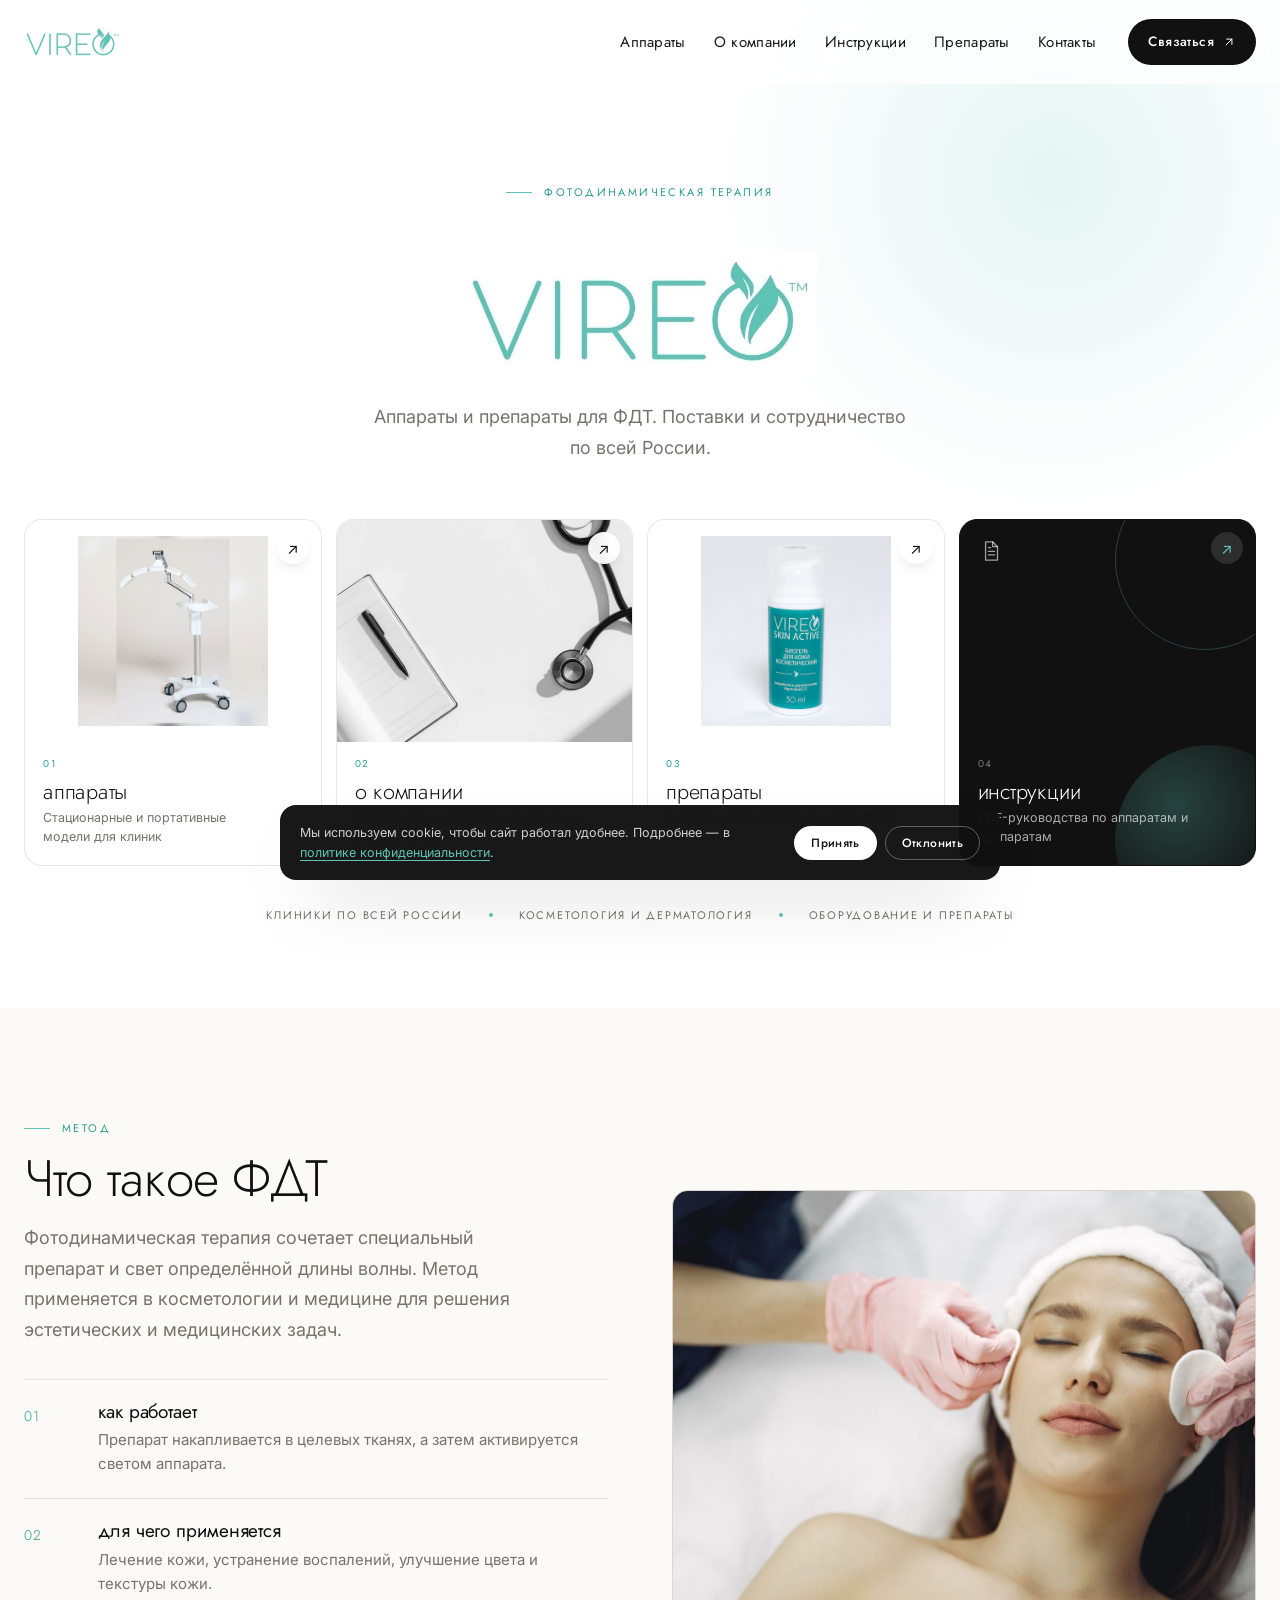
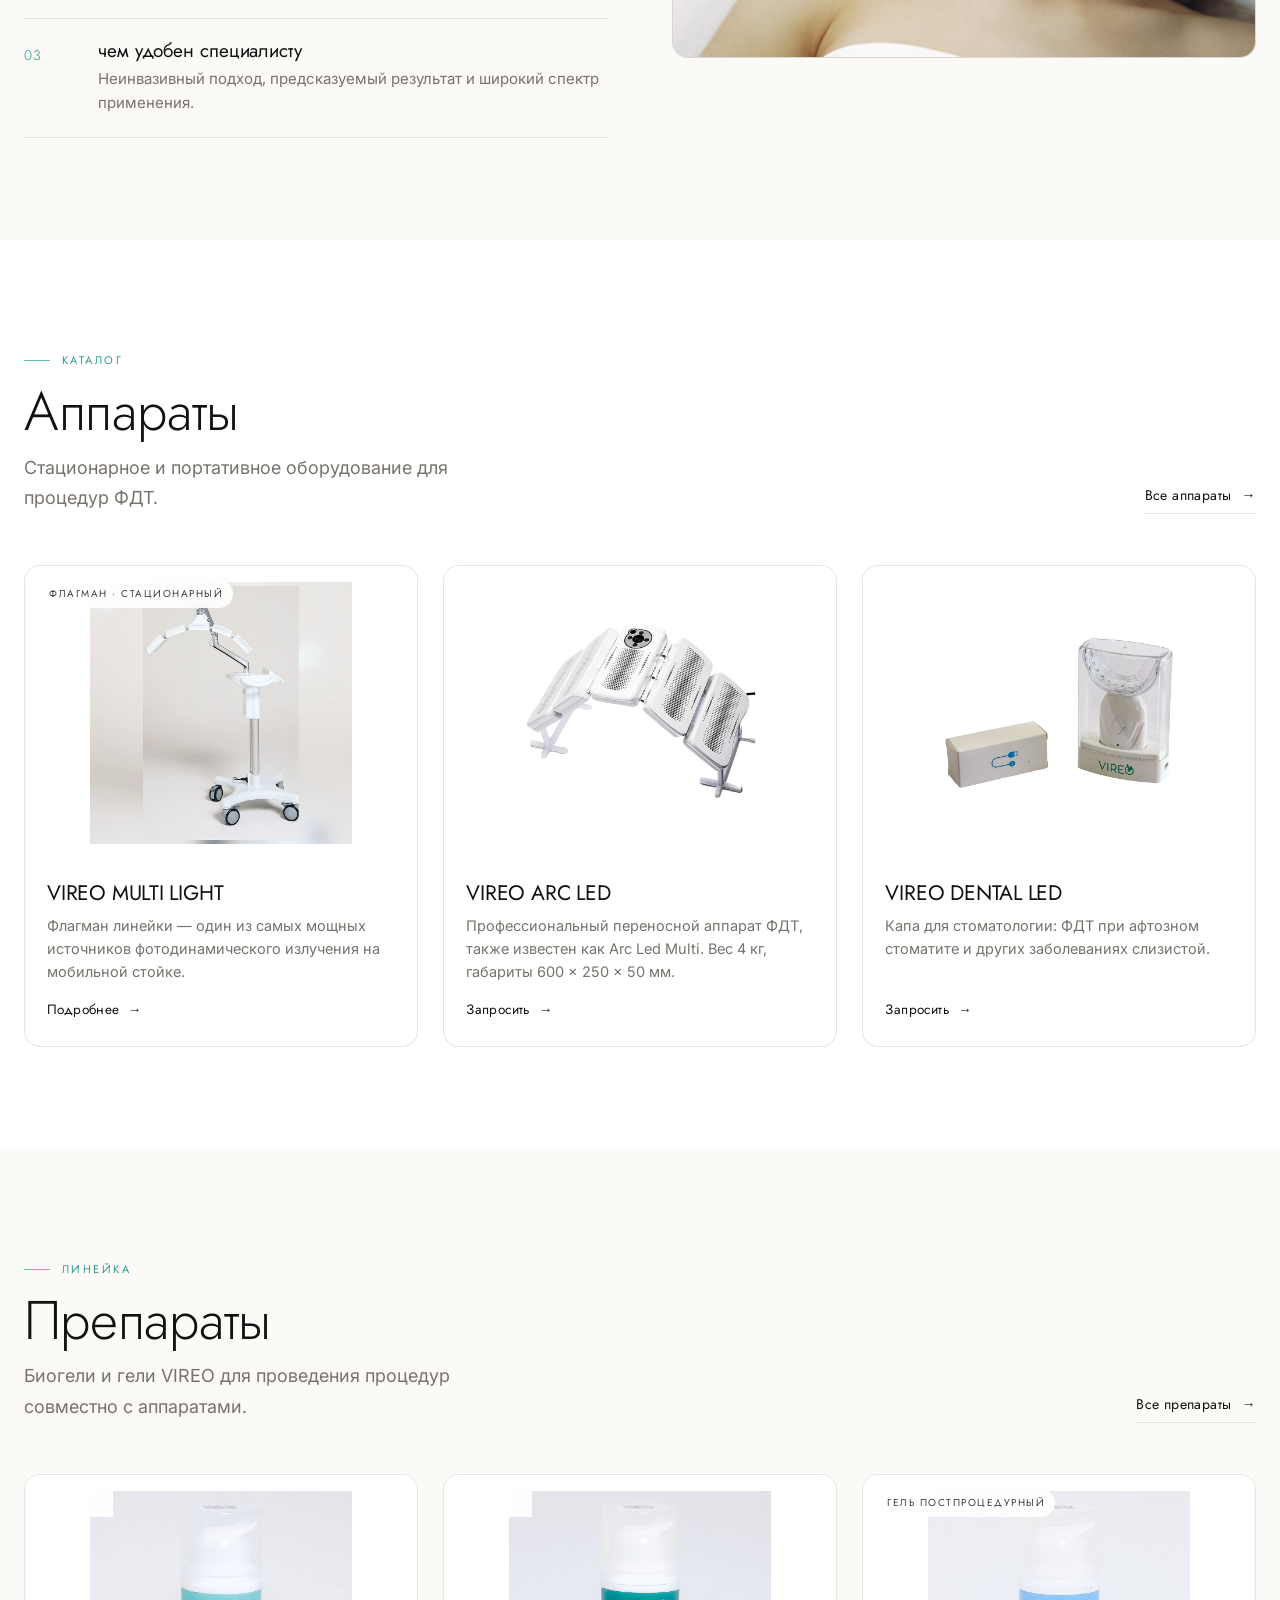
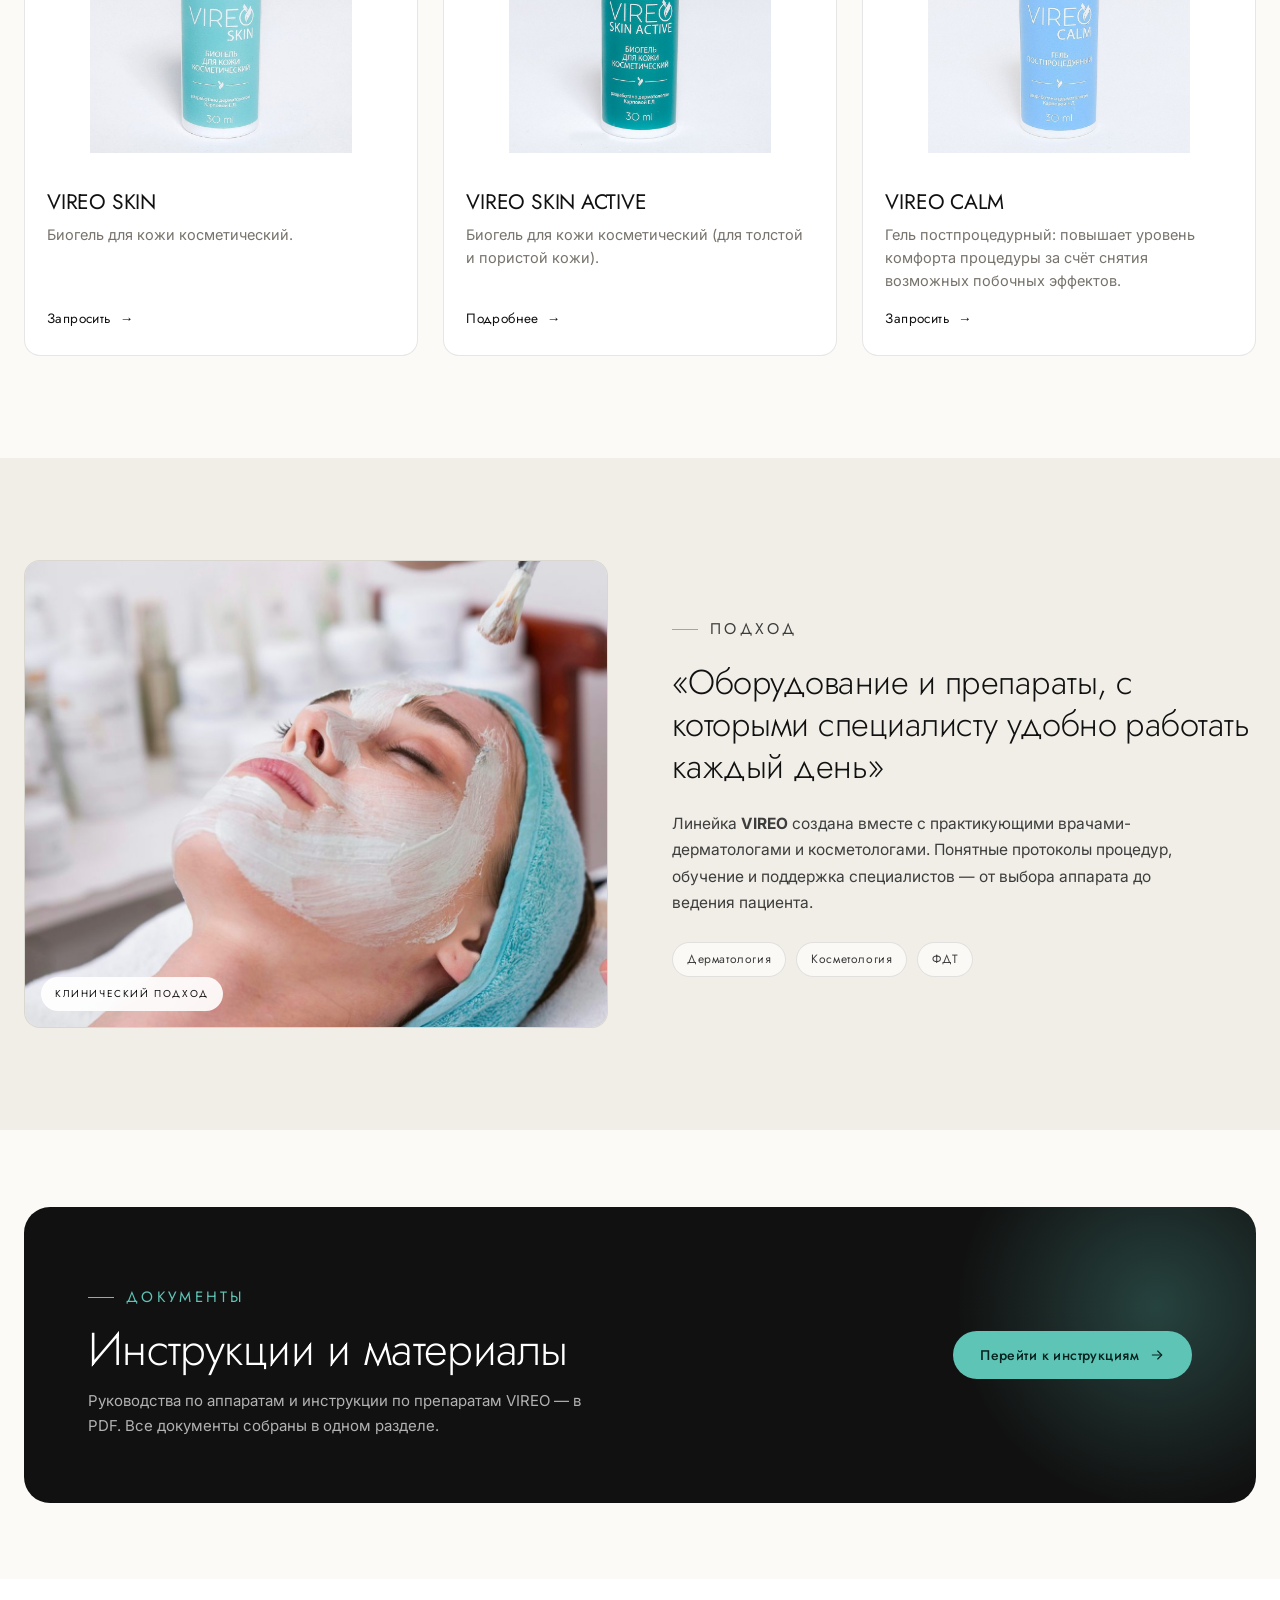
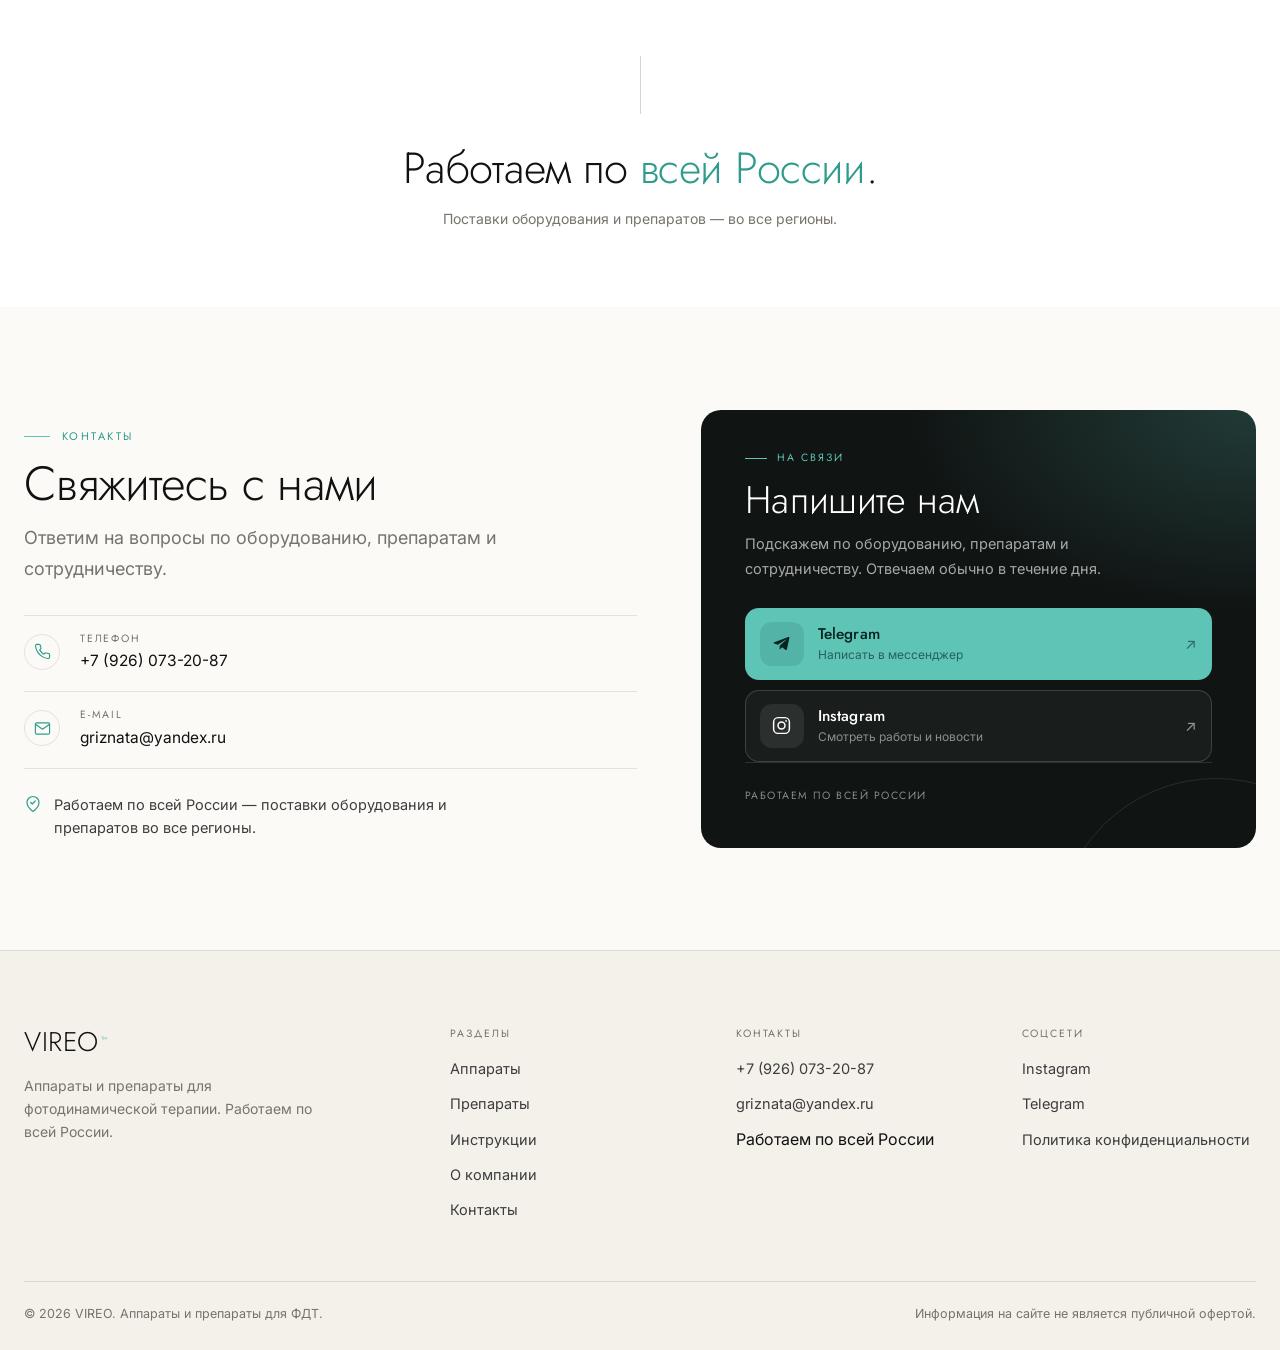
==== commit 377e721a: "Restore original catalog photo framing and bump asset cache version" ====
--- a/index.html
+++ b/index.html
@@ -8,7 +8,7 @@
   <link rel="preconnect" href="https://fonts.googleapis.com">
   <link rel="preconnect" href="https://fonts.gstatic.com" crossorigin>
   <link href="https://fonts.googleapis.com/css2?family=Inter:wght@300;400;500&family=Jost:wght@200;300;400;500&display=swap" rel="stylesheet">
-  <link rel="stylesheet" href="css/style.css?v=20261031b">
+  <link rel="stylesheet" href="css/style.css?v=20261101a">
   <noscript><style>.reveal{opacity:1;transform:none}</style></noscript>
   <link rel="icon" href="img/logo.jpg">
 </head>
@@ -25,7 +25,7 @@
   <header class="site-header" id="siteHeader">
     <div class="container header-inner">
       <a class="brand" href="index.html" aria-label="VIREO — на главную">
-        <img src="img/logo.jpg" alt="VIREO">
+        <img src="img/logo.jpg?v=20261101a" alt="VIREO">
       </a>
       <nav class="main-nav" id="mainNav" aria-label="Основное меню">
         <a href="apparaty.html">Аппараты</a>
@@ -50,13 +50,13 @@
       <div class="container hero-inner">
         <h1 class="eyebrow reveal">Фотодинамическая терапия</h1>
         <div class="hero-logo reveal">
-          <img src="img/logo.jpg" alt="VIREO — аппараты и препараты для ФДТ">
+          <img src="img/logo.jpg?v=20261101a" alt="VIREO — аппараты и препараты для ФДТ">
         </div>
         <p class="hero-lead reveal">Аппараты и препараты для ФДТ. Поставки и сотрудничество по всей России.</p>
 
         <div class="hero-tiles">
           <a class="tile reveal" href="apparaty.html">
-            <span class="tile-media"><img src="img/multi-light.jpg" alt="Аппарат VIREO MULTI LIGHT" loading="lazy"></span>
+            <span class="tile-media"><img src="img/multi-light.jpg?v=20261101a" alt="Аппарат VIREO MULTI LIGHT" loading="lazy"></span>
             <span class="tile-body">
               <span class="tile-index">01</span>
               <span class="tile-title">аппараты</span>
@@ -65,7 +65,7 @@
             <span class="tile-arrow" aria-hidden="true">↗</span>
           </a>
           <a class="tile reveal" href="o-kompanii.html">
-            <span class="tile-media tile-media--cover"><img src="img/tile-doctor.jpg" alt="Блокнот с ручкой и стетоскоп" loading="lazy"></span>
+            <span class="tile-media tile-media--cover"><img src="img/tile-doctor.jpg?v=20261101a" alt="Блокнот с ручкой и стетоскоп" loading="lazy"></span>
             <span class="tile-body">
               <span class="tile-index">02</span>
               <span class="tile-title">о компании</span>
@@ -74,7 +74,7 @@
             <span class="tile-arrow" aria-hidden="true">↗</span>
           </a>
           <a class="tile reveal" href="preparaty.html">
-            <span class="tile-media"><img src="img/preparat-skin-active.jpg" alt="Биогель VIREO SKIN ACTIVE" loading="lazy"></span>
+            <span class="tile-media"><img src="img/preparat-skin-active.jpg?v=20261101a" alt="Биогель VIREO SKIN ACTIVE" loading="lazy"></span>
             <span class="tile-body">
               <span class="tile-index">03</span>
               <span class="tile-title">препараты</span>
@@ -142,7 +142,7 @@
           </ol>
         </div>
         <figure class="media reveal">
-          <img src="img/fdt-specialist.jpg" alt="Процедура фотодинамической терапии" loading="lazy">
+          <img src="img/fdt-specialist.jpg?v=20261101a" alt="Процедура фотодинамической терапии" loading="lazy">
         </figure>
       </div>
     </section>
@@ -162,7 +162,7 @@
         <div class="cards-grid">
           <article class="product-card reveal">
             <a class="product-media" href="apparat.html">
-              <img src="img/multi-light.jpg" alt="Аппарат VIREO MULTI LIGHT на мобильной стойке" loading="lazy">
+              <img src="img/multi-light.jpg?v=20261101a" alt="Аппарат VIREO MULTI LIGHT на мобильной стойке" loading="lazy">
               <span class="product-tag">Флагман · стационарный</span>
             </a>
             <div class="product-body">
@@ -174,7 +174,7 @@
 
           <article class="product-card reveal">
             <div class="product-media">
-              <img src="img/arc-led.jpg" alt="Аппарат VIREO ARC LED (Arc Led Multi)" loading="lazy">
+              <img src="img/arc-led.jpg?v=20261101a" alt="Аппарат VIREO ARC LED (Arc Led Multi)" loading="lazy">
               <span class="product-tag">Портативный</span>
             </div>
             <div class="product-body">
@@ -186,7 +186,7 @@
 
           <article class="product-card reveal">
             <div class="product-media">
-              <img src="img/dental-led.jpg" alt="Капа VIREO DENTAL LED" loading="lazy">
+              <img src="img/dental-led.jpg?v=20261101a" alt="Капа VIREO DENTAL LED" loading="lazy">
               <span class="product-tag">Стоматология</span>
             </div>
             <div class="product-body">
@@ -214,7 +214,7 @@
         <div class="cards-grid">
           <article class="product-card reveal">
             <div class="product-media">
-              <img src="img/preparat-skin.jpg" alt="Биогель VIREO SKIN" loading="lazy">
+              <img src="img/preparat-skin.jpg?v=20261101a" alt="Биогель VIREO SKIN" loading="lazy">
               <span class="product-tag">Биогель</span>
             </div>
             <div class="product-body">
@@ -226,7 +226,7 @@
 
           <article class="product-card reveal">
             <a class="product-media" href="preparat.html">
-              <img src="img/preparat-skin-active.jpg" alt="Биогель VIREO SKIN ACTIVE" loading="lazy">
+              <img src="img/preparat-skin-active.jpg?v=20261101a" alt="Биогель VIREO SKIN ACTIVE" loading="lazy">
               <span class="product-tag">Биогель</span>
             </a>
             <div class="product-body">
@@ -238,7 +238,7 @@
 
           <article class="product-card reveal">
             <div class="product-media">
-              <img src="img/preparat-calm.jpg" alt="Гель VIREO CALM" loading="lazy">
+              <img src="img/preparat-calm.jpg?v=20261101a" alt="Гель VIREO CALM" loading="lazy">
               <span class="product-tag">Гель постпроцедурный</span>
             </div>
             <div class="product-body">
@@ -255,7 +255,7 @@
     <section class="section section--paper expert">
       <div class="container split">
         <figure class="media reveal">
-          <img src="img/clinical-approach.jpg" alt="Косметологическая процедура в клинике" loading="lazy">
+          <img src="img/clinical-approach.jpg?v=20261101a" alt="Косметологическая процедура в клинике" loading="lazy">
           <figcaption>Клинический подход</figcaption>
         </figure>
         <div class="expert-copy">
--- a/css/style.css
+++ b/css/style.css
@@ -281,13 +281,13 @@
 .tile-media{
   display:block;
   aspect-ratio:4/3;
-  background:var(--bg-2);
+  background:#fff;
   overflow:hidden;
 }
 .tile-media img{
   width:100%;height:100%;
   object-fit:contain;
-  padding:0;
+  padding:16px;
   transition:transform .8s var(--ease);
 }
 .tile-media--cover img{object-fit:cover;object-position:center top;padding:0}
@@ -523,14 +523,14 @@
 .product-media{
   position:relative;
   display:block;
-  aspect-ratio:1;
-  background:var(--bg-2);
+  aspect-ratio:4/3;
+  background:#fff;
   overflow:hidden;
 }
 .product-media img{
   width:100%;height:100%;
-  object-fit:cover;
-  padding:0;
+  object-fit:contain;
+  padding:clamp(16px,4%,40px);
   transition:transform .8s var(--ease);
 }
 .product-card:hover .product-media img{transform:scale(1.045)}
@@ -900,10 +900,10 @@
   aspect-ratio:1;
   border:1px solid var(--line);
   border-radius:var(--radius);
-  background:var(--bg-2);
+  background:#fff;
   overflow:hidden;
 }
-.gallery-main img{width:100%;height:100%;object-fit:cover;padding:0}
+.gallery-main img{width:100%;height:100%;object-fit:contain;padding:10px}
 .gallery-thumbs{
   display:grid;
   grid-template-columns:repeat(4,1fr);
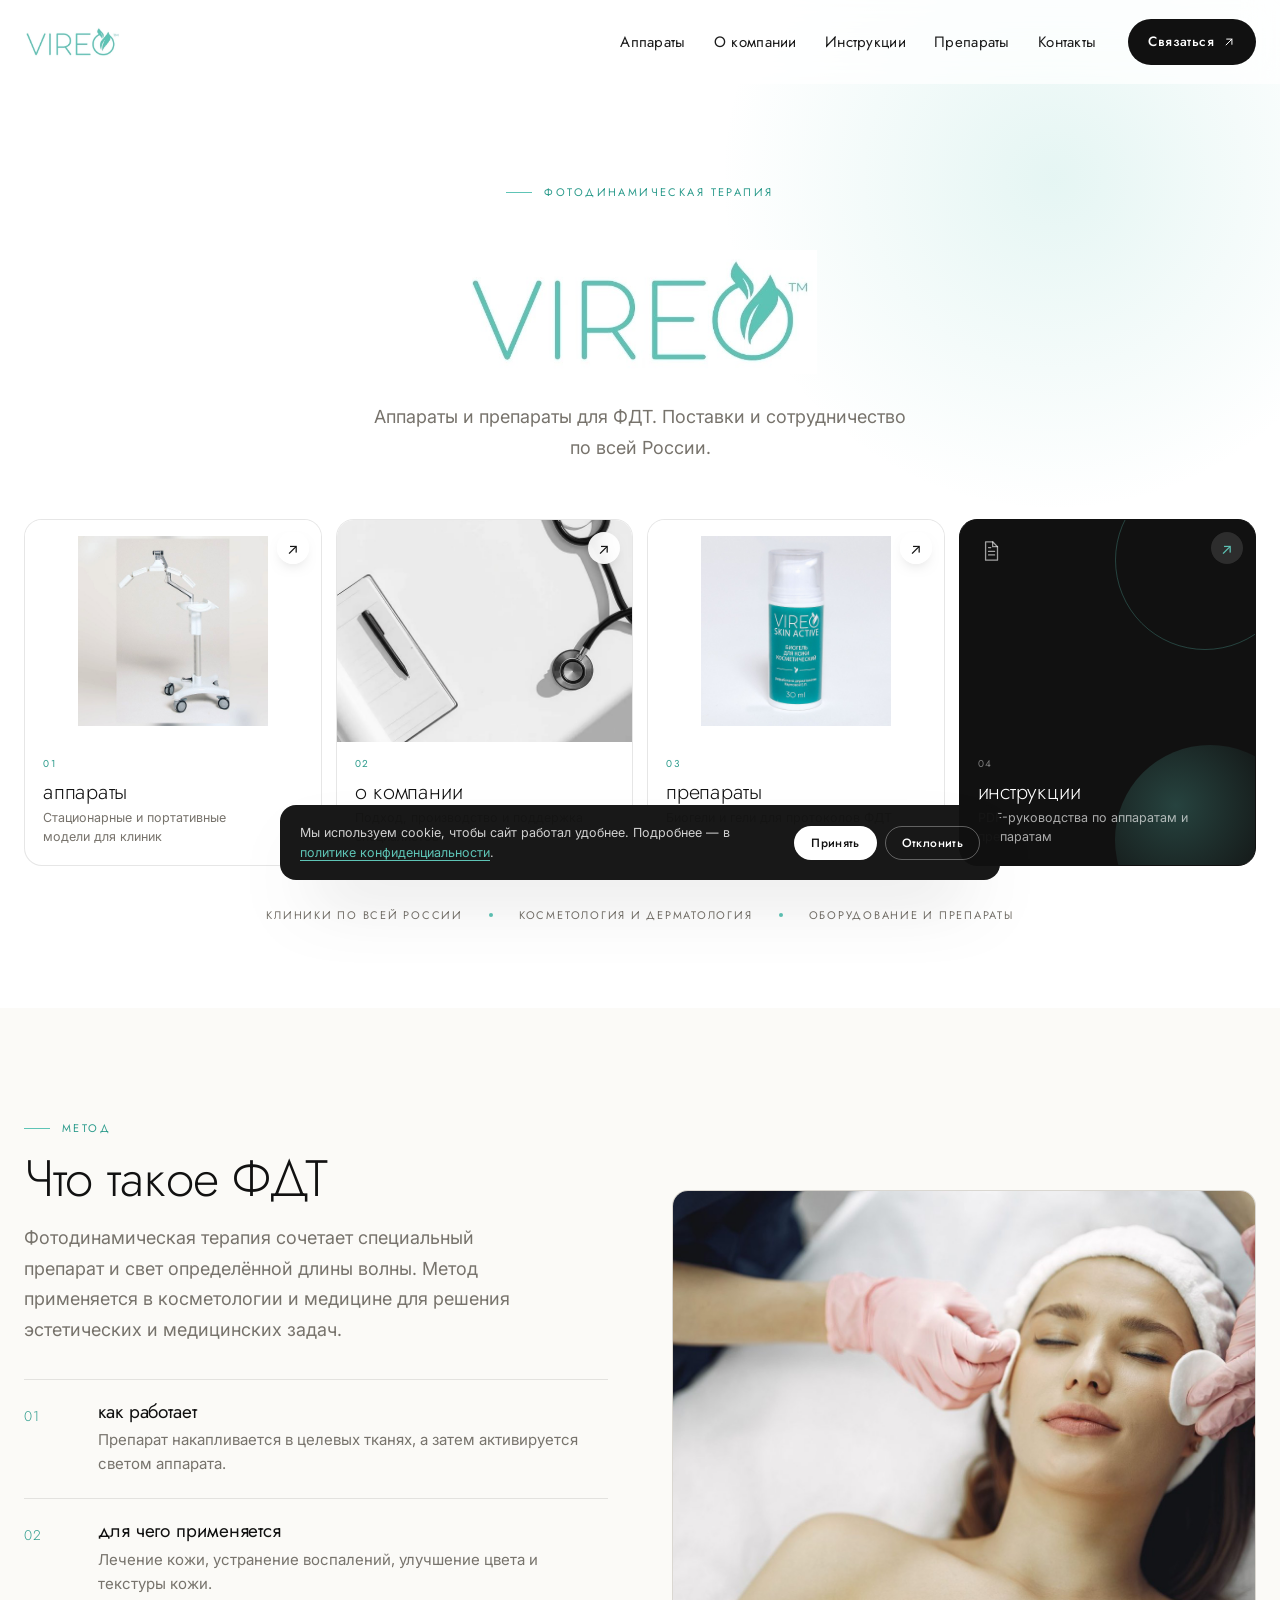
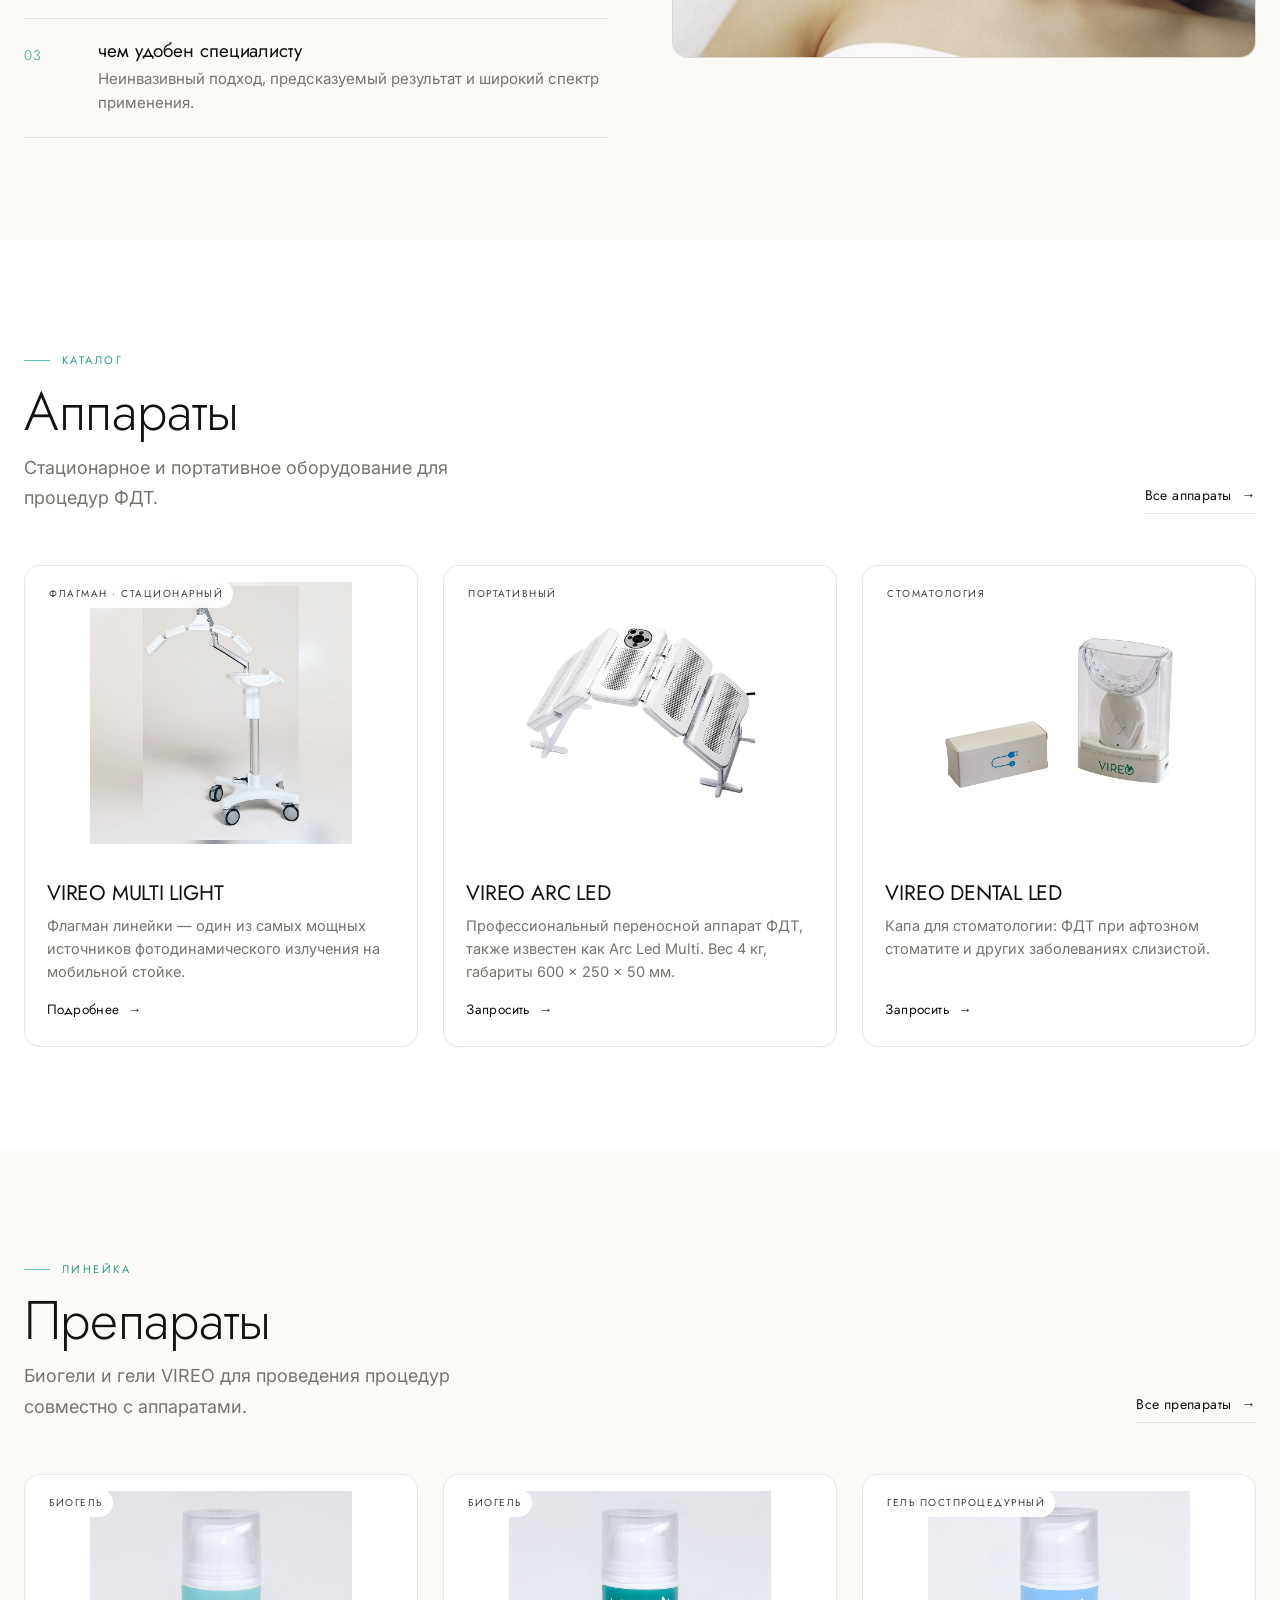
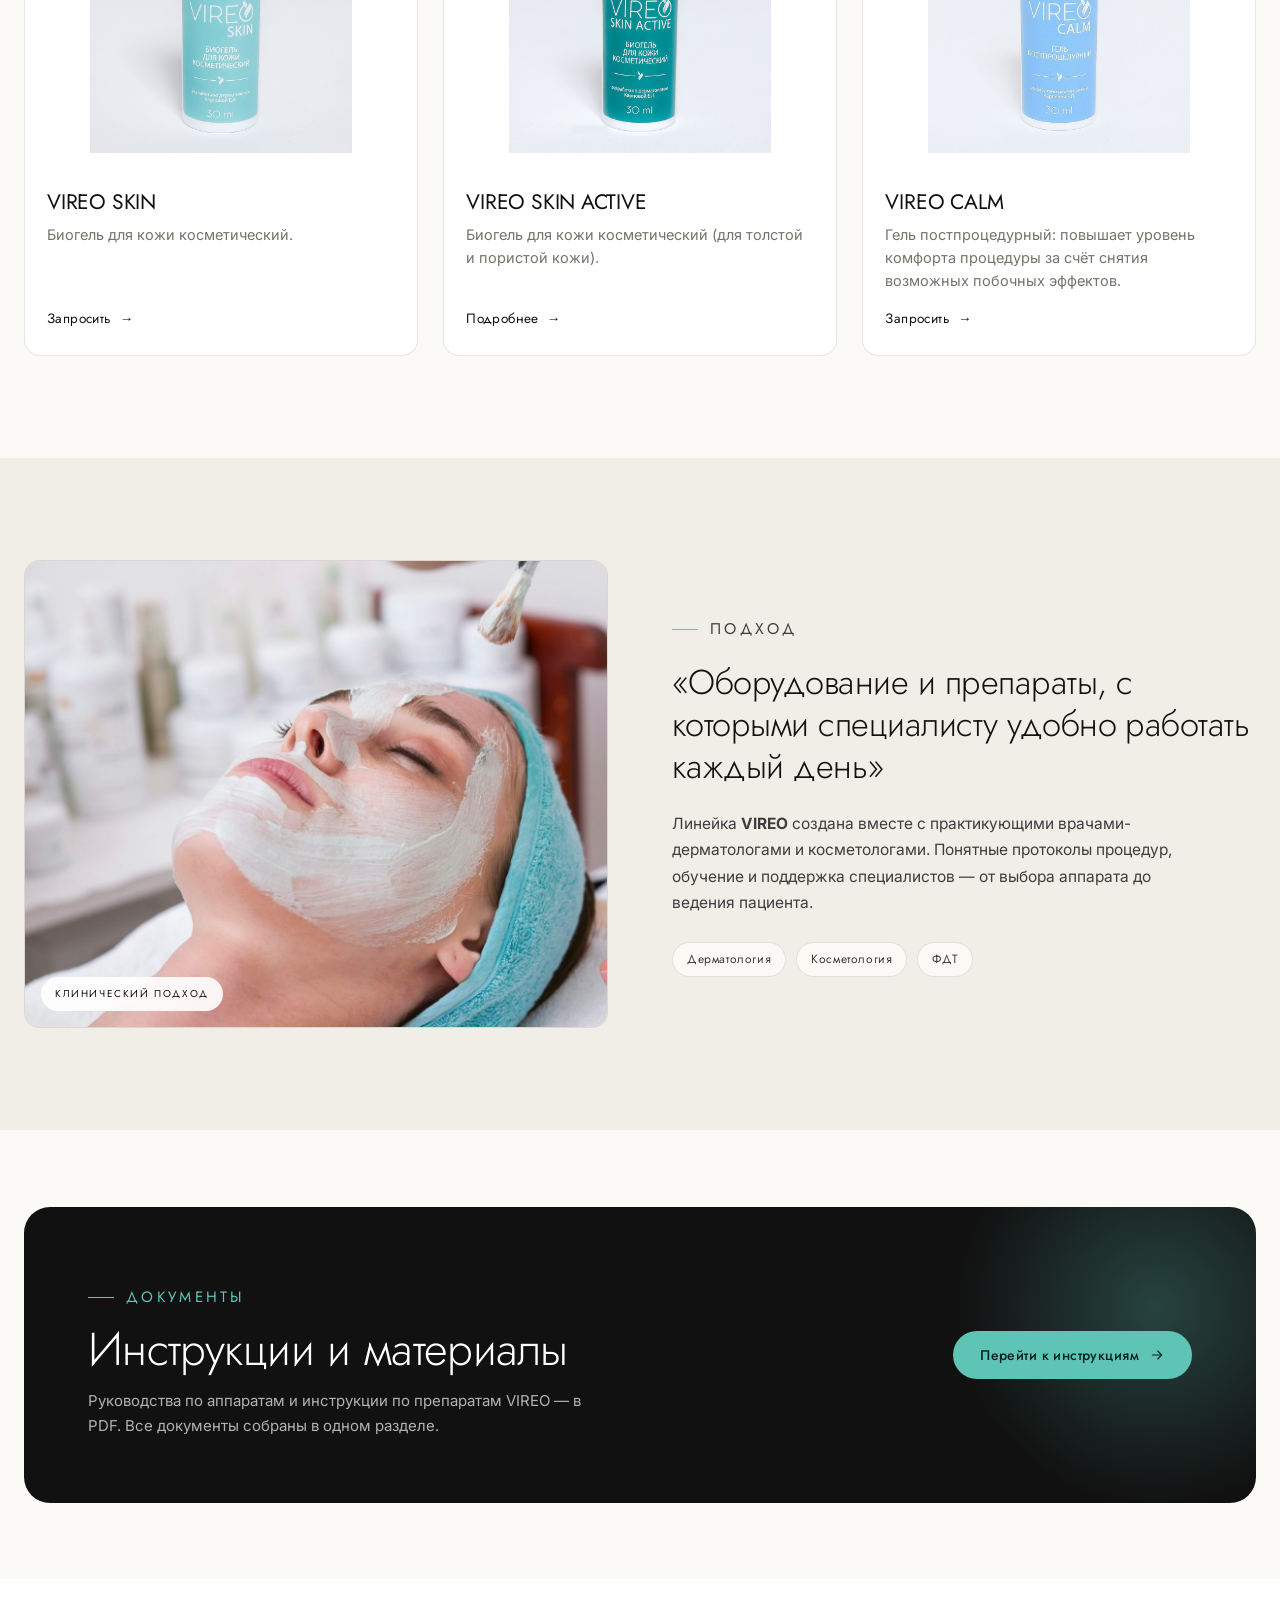
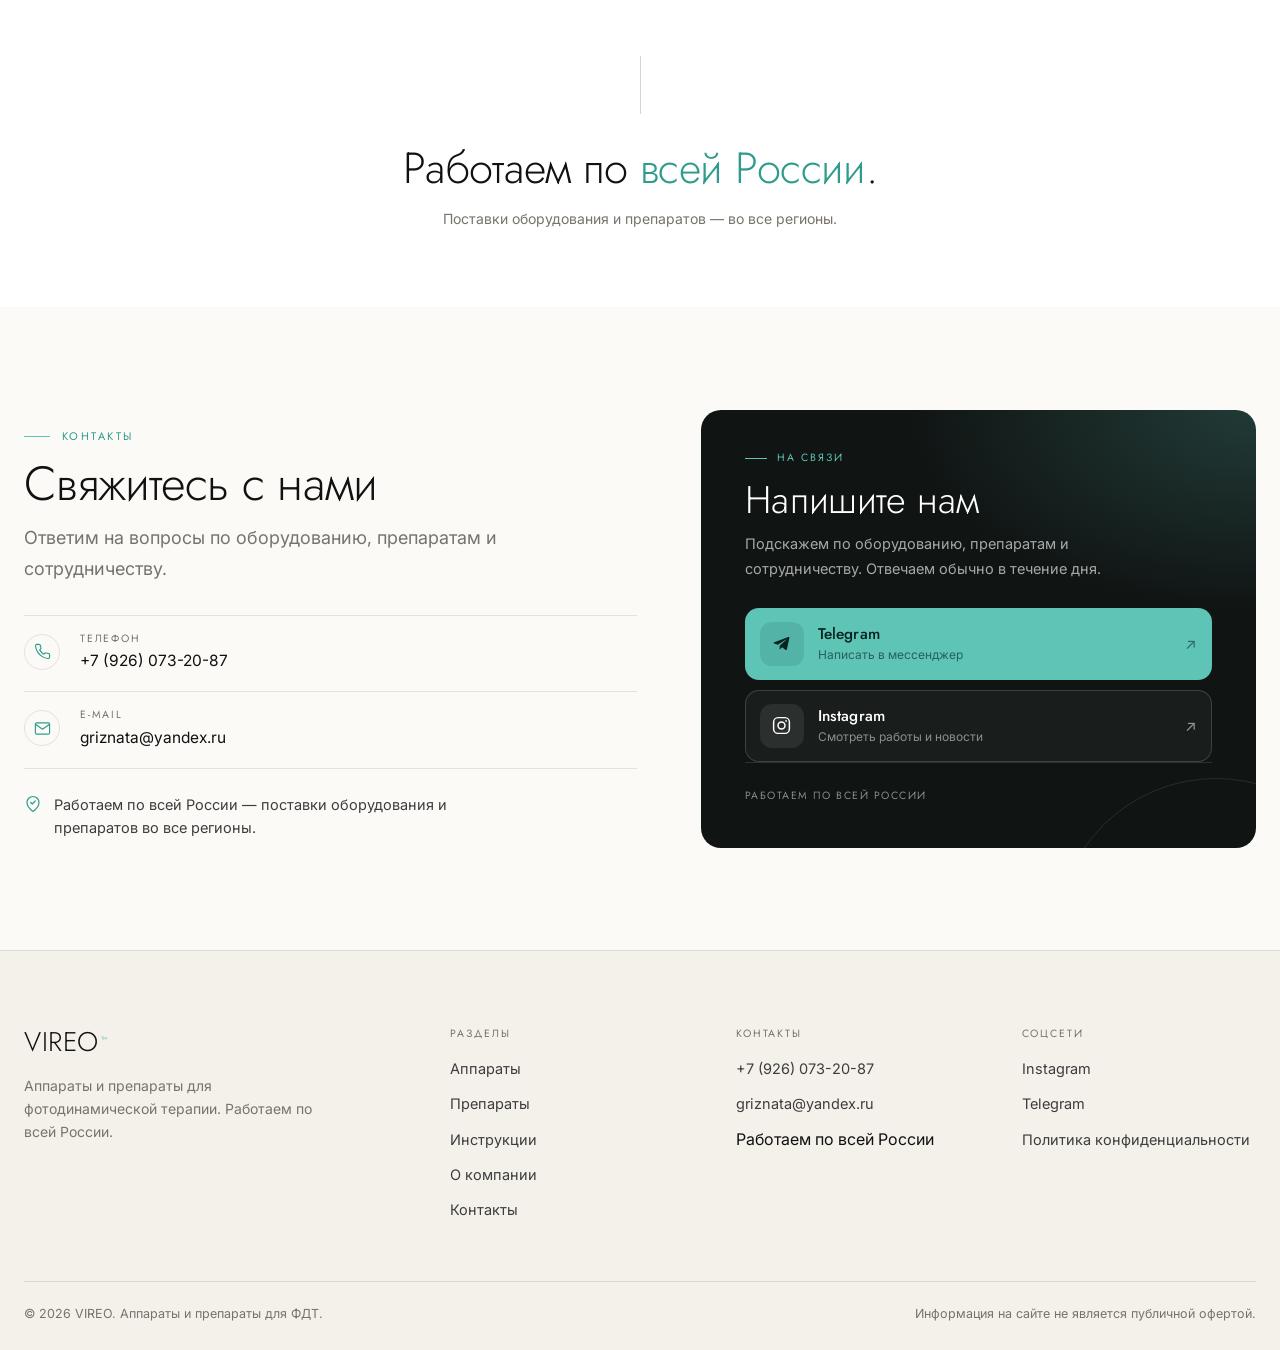
==== commit 4ab61eff: "Rebuild preparations catalog from the client's February 2026 product line" ====
--- a/index.html
+++ b/index.html
@@ -8,7 +8,7 @@
   <link rel="preconnect" href="https://fonts.googleapis.com">
   <link rel="preconnect" href="https://fonts.gstatic.com" crossorigin>
   <link href="https://fonts.googleapis.com/css2?family=Inter:wght@300;400;500&family=Jost:wght@200;300;400;500&display=swap" rel="stylesheet">
-  <link rel="stylesheet" href="css/style.css?v=20261101a">
+  <link rel="stylesheet" href="css/style.css?v=20261101b">
   <noscript><style>.reveal{opacity:1;transform:none}</style></noscript>
   <link rel="icon" href="img/logo.jpg">
 </head>
@@ -25,7 +25,7 @@
   <header class="site-header" id="siteHeader">
     <div class="container header-inner">
       <a class="brand" href="index.html" aria-label="VIREO — на главную">
-        <img src="img/logo.jpg?v=20261101a" alt="VIREO">
+        <img src="img/logo.jpg?v=20261101b" alt="VIREO">
       </a>
       <nav class="main-nav" id="mainNav" aria-label="Основное меню">
         <a href="apparaty.html">Аппараты</a>
@@ -50,13 +50,13 @@
       <div class="container hero-inner">
         <h1 class="eyebrow reveal">Фотодинамическая терапия</h1>
         <div class="hero-logo reveal">
-          <img src="img/logo.jpg?v=20261101a" alt="VIREO — аппараты и препараты для ФДТ">
+          <img src="img/logo.jpg?v=20261101b" alt="VIREO — аппараты и препараты для ФДТ">
         </div>
         <p class="hero-lead reveal">Аппараты и препараты для ФДТ. Поставки и сотрудничество по всей России.</p>
 
         <div class="hero-tiles">
           <a class="tile reveal" href="apparaty.html">
-            <span class="tile-media"><img src="img/multi-light.jpg?v=20261101a" alt="Аппарат VIREO MULTI LIGHT" loading="lazy"></span>
+            <span class="tile-media"><img src="img/multi-light.jpg?v=20261101b" alt="Аппарат VIREO MULTI LIGHT" loading="lazy"></span>
             <span class="tile-body">
               <span class="tile-index">01</span>
               <span class="tile-title">аппараты</span>
@@ -65,7 +65,7 @@
             <span class="tile-arrow" aria-hidden="true">↗</span>
           </a>
           <a class="tile reveal" href="o-kompanii.html">
-            <span class="tile-media tile-media--cover"><img src="img/tile-doctor.jpg?v=20261101a" alt="Блокнот с ручкой и стетоскоп" loading="lazy"></span>
+            <span class="tile-media tile-media--cover"><img src="img/tile-doctor.jpg?v=20261101b" alt="Блокнот с ручкой и стетоскоп" loading="lazy"></span>
             <span class="tile-body">
               <span class="tile-index">02</span>
               <span class="tile-title">о компании</span>
@@ -74,7 +74,7 @@
             <span class="tile-arrow" aria-hidden="true">↗</span>
           </a>
           <a class="tile reveal" href="preparaty.html">
-            <span class="tile-media"><img src="img/preparat-skin-active.jpg?v=20261101a" alt="Биогель VIREO SKIN ACTIVE" loading="lazy"></span>
+            <span class="tile-media"><img src="img/preparat-skin-active.jpg?v=20261101b" alt="Биогель VIREO SKIN ACTIVE" loading="lazy"></span>
             <span class="tile-body">
               <span class="tile-index">03</span>
               <span class="tile-title">препараты</span>
@@ -142,7 +142,7 @@
           </ol>
         </div>
         <figure class="media reveal">
-          <img src="img/fdt-specialist.jpg?v=20261101a" alt="Процедура фотодинамической терапии" loading="lazy">
+          <img src="img/fdt-specialist.jpg?v=20261101b" alt="Процедура фотодинамической терапии" loading="lazy">
         </figure>
       </div>
     </section>
@@ -162,7 +162,7 @@
         <div class="cards-grid">
           <article class="product-card reveal">
             <a class="product-media" href="apparat.html">
-              <img src="img/multi-light.jpg?v=20261101a" alt="Аппарат VIREO MULTI LIGHT на мобильной стойке" loading="lazy">
+              <img src="img/multi-light.jpg?v=20261101b" alt="Аппарат VIREO MULTI LIGHT на мобильной стойке" loading="lazy">
               <span class="product-tag">Флагман · стационарный</span>
             </a>
             <div class="product-body">
@@ -174,7 +174,7 @@
 
           <article class="product-card reveal">
             <div class="product-media">
-              <img src="img/arc-led.jpg?v=20261101a" alt="Аппарат VIREO ARC LED (Arc Led Multi)" loading="lazy">
+              <img src="img/arc-led.jpg?v=20261101b" alt="Аппарат VIREO ARC LED (Arc Led Multi)" loading="lazy">
               <span class="product-tag">Портативный</span>
             </div>
             <div class="product-body">
@@ -186,7 +186,7 @@
 
           <article class="product-card reveal">
             <div class="product-media">
-              <img src="img/dental-led.jpg?v=20261101a" alt="Капа VIREO DENTAL LED" loading="lazy">
+              <img src="img/dental-led.jpg?v=20261101b" alt="Капа VIREO DENTAL LED" loading="lazy">
               <span class="product-tag">Стоматология</span>
             </div>
             <div class="product-body">
@@ -214,7 +214,7 @@
         <div class="cards-grid">
           <article class="product-card reveal">
             <div class="product-media">
-              <img src="img/preparat-skin.jpg?v=20261101a" alt="Биогель VIREO SKIN" loading="lazy">
+              <img src="img/preparat-skin.jpg?v=20261101b" alt="Биогель VIREO SKIN" loading="lazy">
               <span class="product-tag">Биогель</span>
             </div>
             <div class="product-body">
@@ -226,7 +226,7 @@
 
           <article class="product-card reveal">
             <a class="product-media" href="preparat.html">
-              <img src="img/preparat-skin-active.jpg?v=20261101a" alt="Биогель VIREO SKIN ACTIVE" loading="lazy">
+              <img src="img/preparat-skin-active.jpg?v=20261101b" alt="Биогель VIREO SKIN ACTIVE" loading="lazy">
               <span class="product-tag">Биогель</span>
             </a>
             <div class="product-body">
@@ -238,7 +238,7 @@
 
           <article class="product-card reveal">
             <div class="product-media">
-              <img src="img/preparat-calm.jpg?v=20261101a" alt="Гель VIREO CALM" loading="lazy">
+              <img src="img/preparat-calm.jpg?v=20261101b" alt="Гель VIREO CALM" loading="lazy">
               <span class="product-tag">Гель постпроцедурный</span>
             </div>
             <div class="product-body">
@@ -255,7 +255,7 @@
     <section class="section section--paper expert">
       <div class="container split">
         <figure class="media reveal">
-          <img src="img/clinical-approach.jpg?v=20261101a" alt="Косметологическая процедура в клинике" loading="lazy">
+          <img src="img/clinical-approach.jpg?v=20261101b" alt="Косметологическая процедура в клинике" loading="lazy">
           <figcaption>Клинический подход</figcaption>
         </figure>
         <div class="expert-copy">
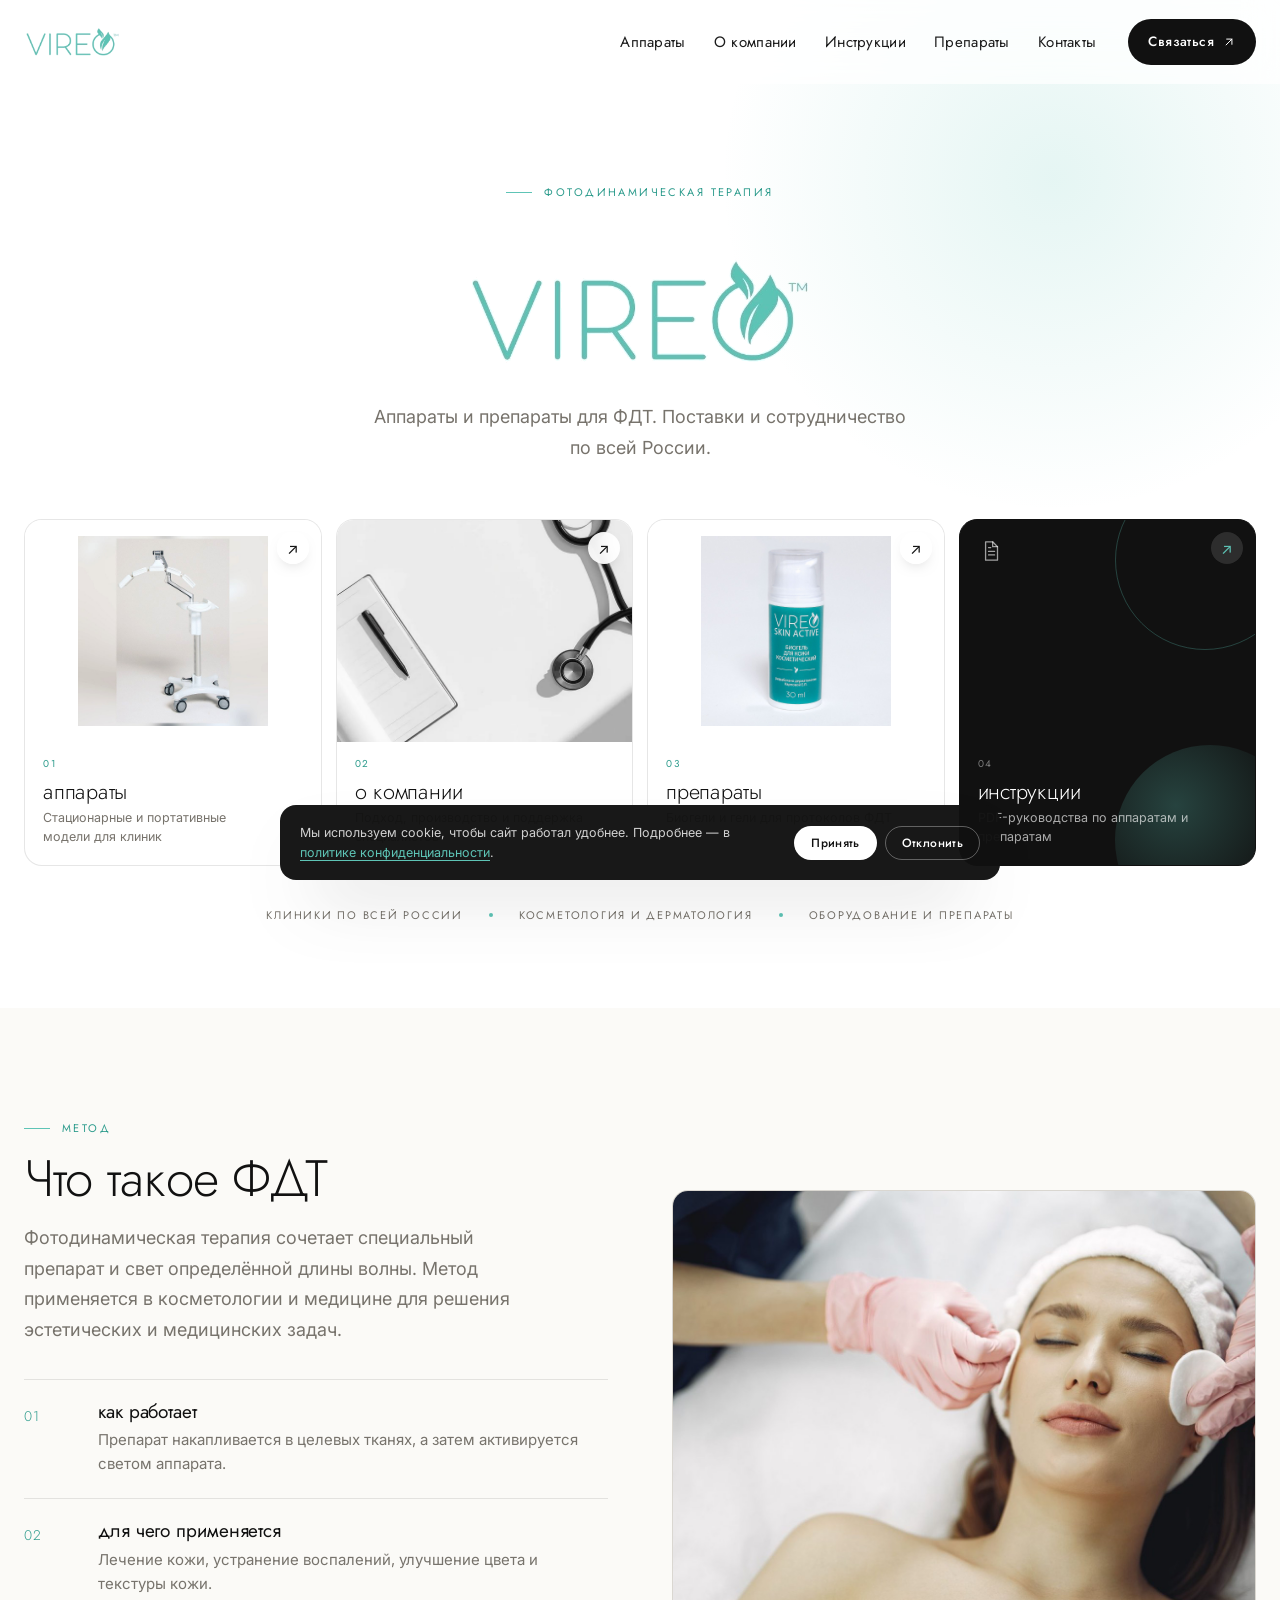
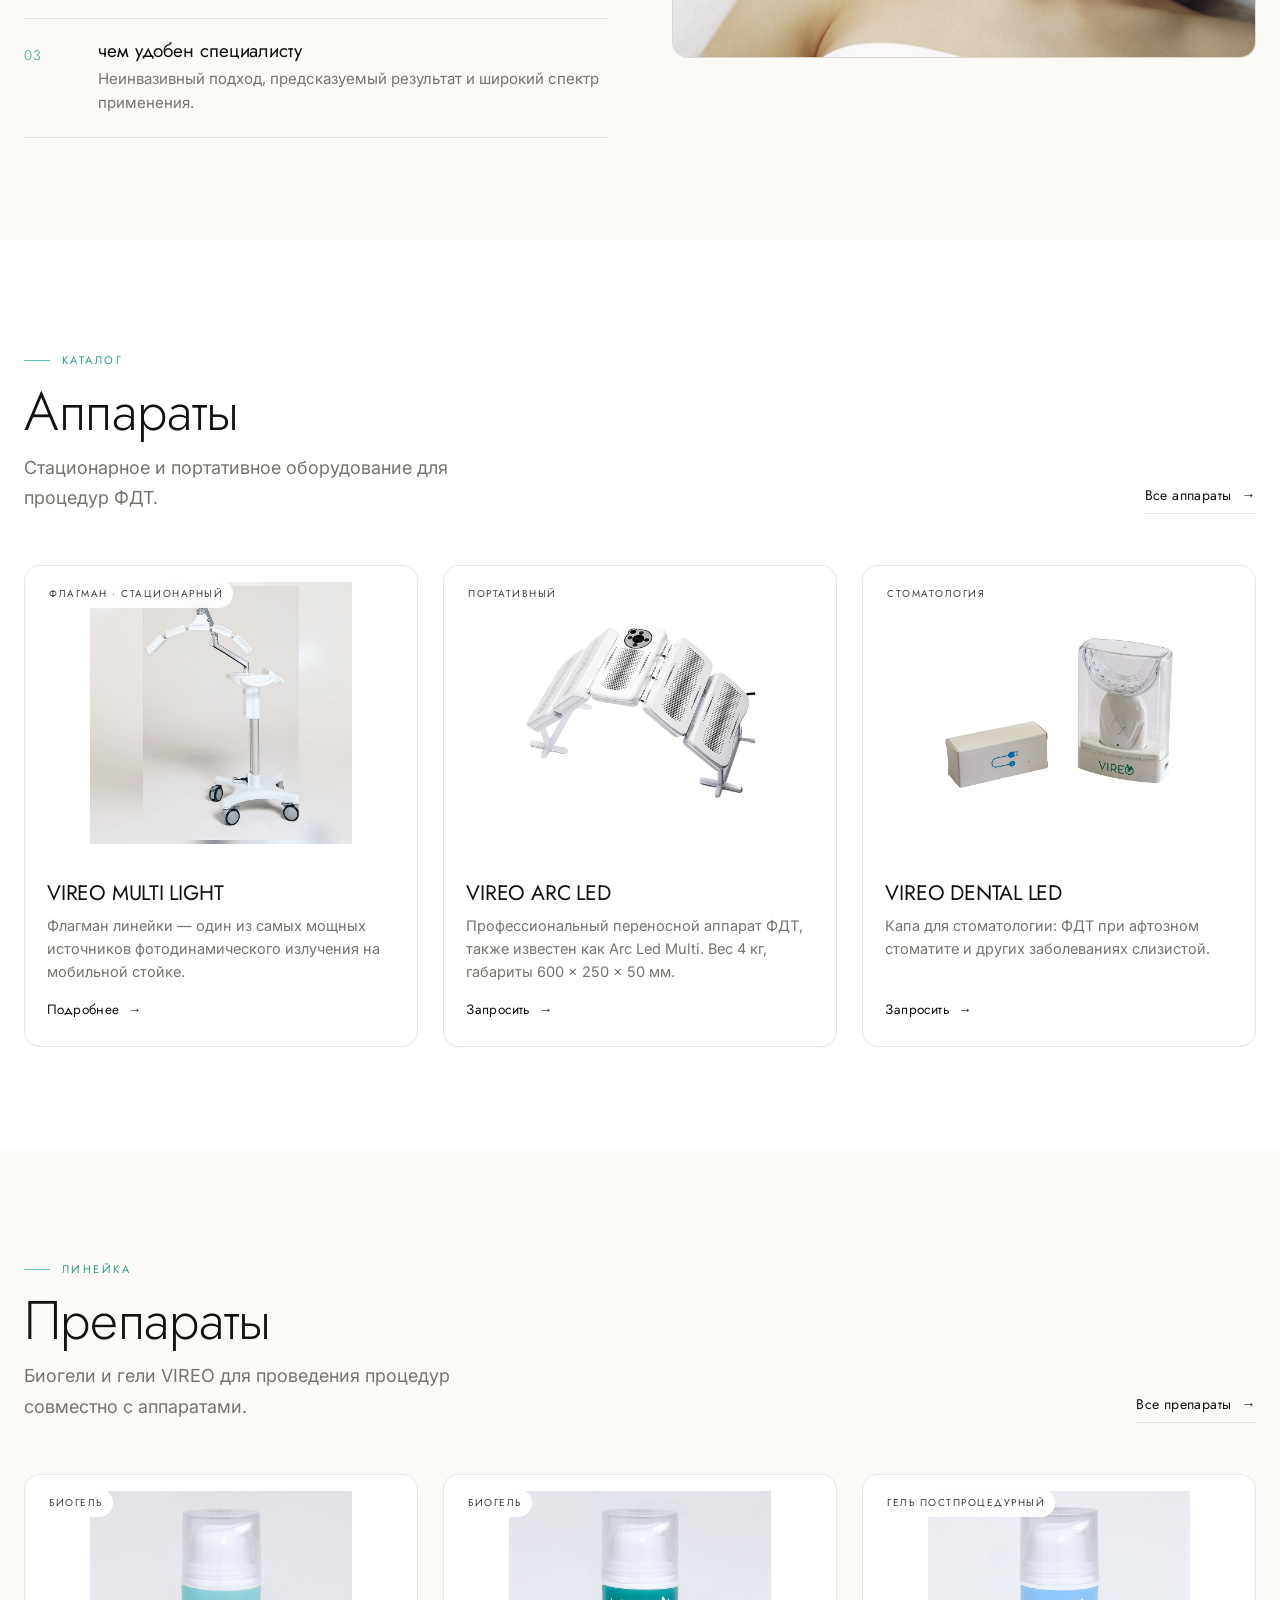
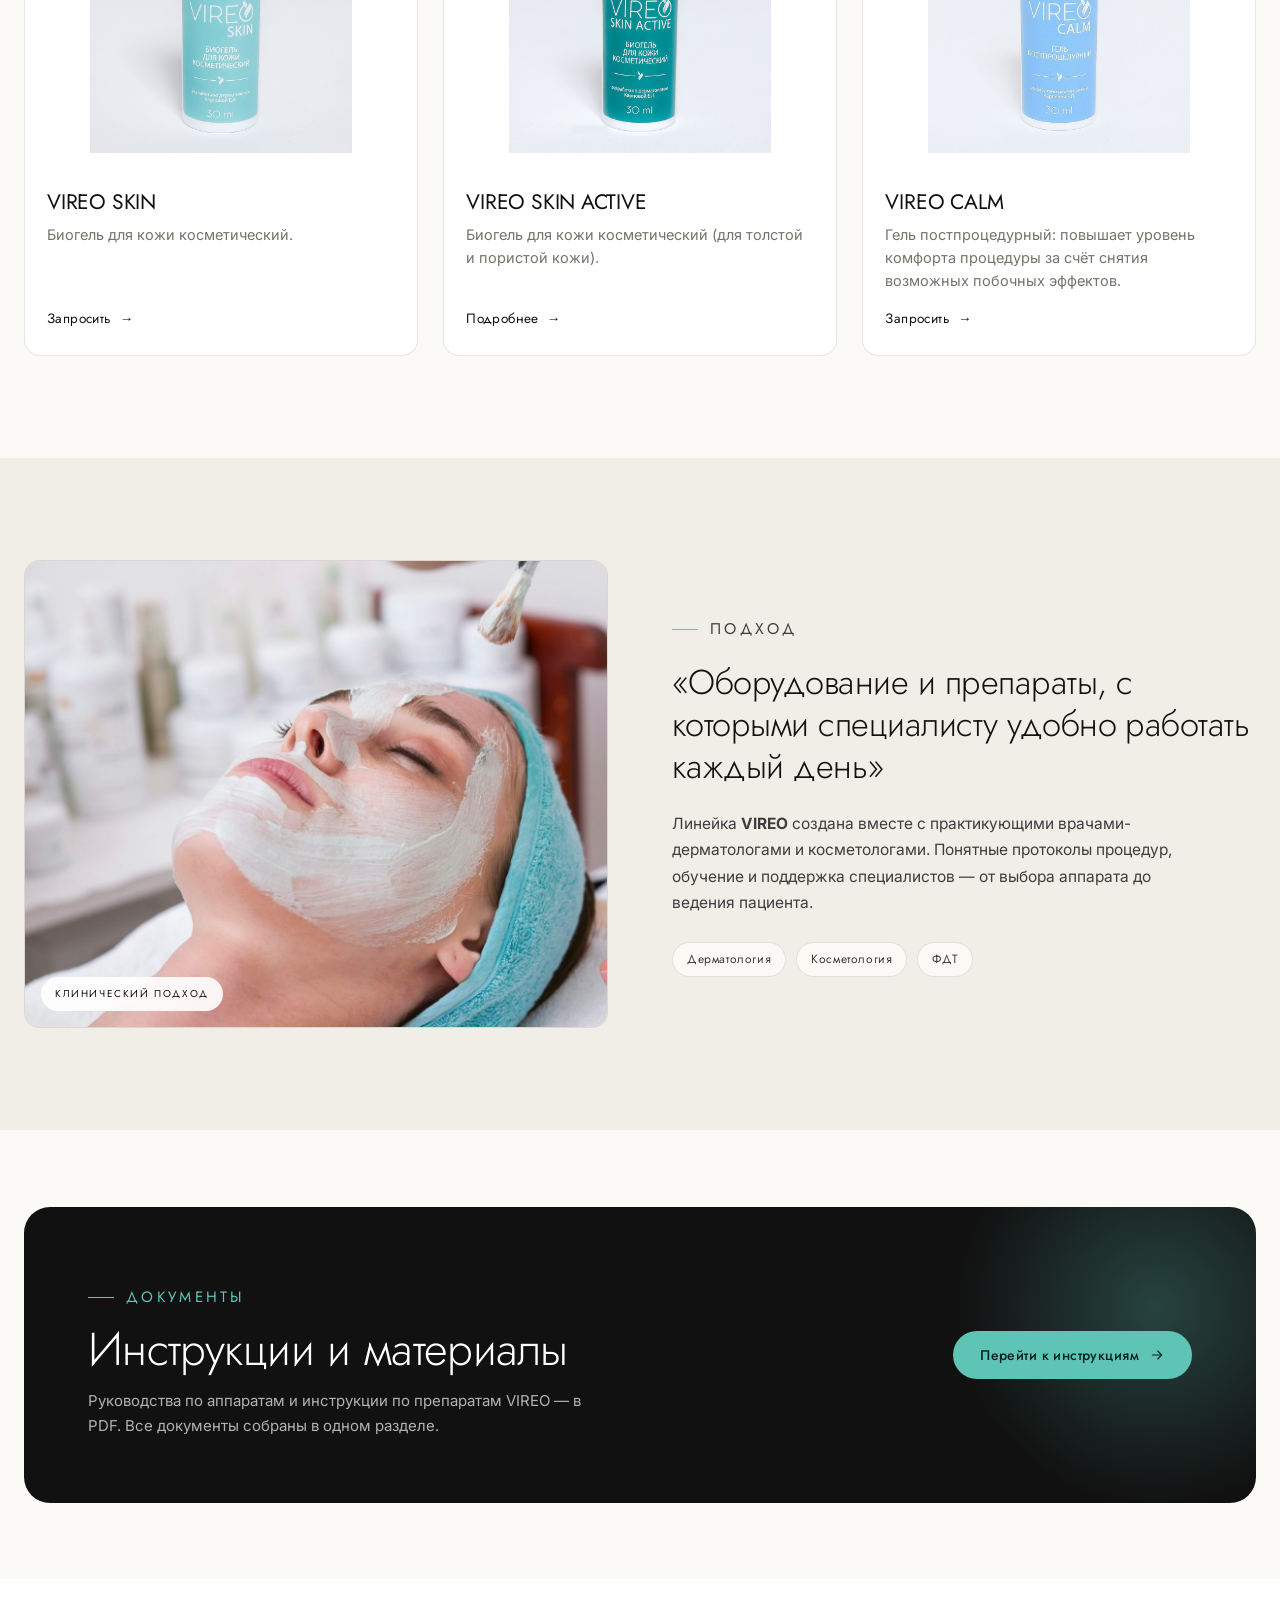
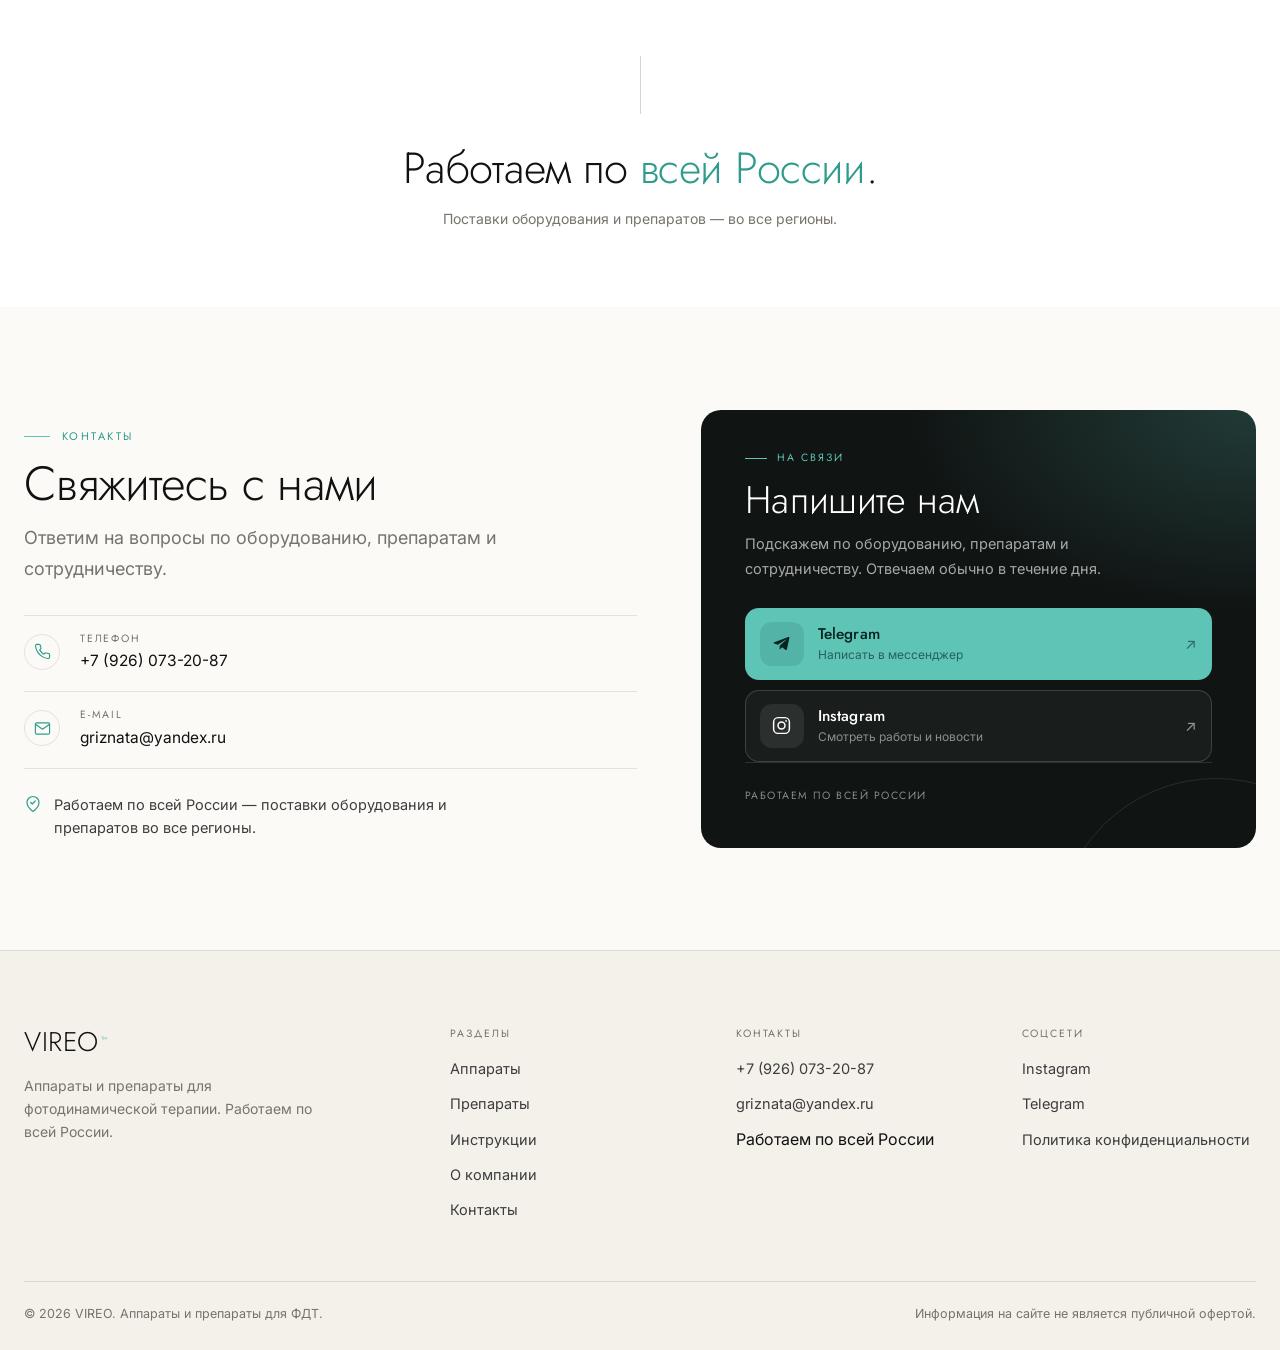
==== commit 75cf1808: "Add OG/canonical meta, transparent PNG logo, update sitemap and robots" ====
--- a/index.html
+++ b/index.html
@@ -10,7 +10,24 @@
   <link href="https://fonts.googleapis.com/css2?family=Inter:wght@300;400;500&family=Jost:wght@200;300;400;500&display=swap" rel="stylesheet">
   <link rel="stylesheet" href="css/style.css?v=20261101b">
   <noscript><style>.reveal{opacity:1;transform:none}</style></noscript>
-  <link rel="icon" href="img/logo.jpg">
+  <link rel="icon" href="img/logo.png">
+<!--og-meta-->
+  <link rel="canonical" href="https://njiijnokiokiio-debug.github.io/vireo/">
+  <meta name="theme-color" content="#ffffff">
+  <meta property="og:type" content="website">
+  <meta property="og:site_name" content="VIREO">
+  <meta property="og:locale" content="ru_RU">
+  <meta property="og:title" content="VIREO — аппараты и препараты для фотодинамической терапии">
+  <meta property="og:description" content="VIREO — аппараты и препараты для фотодинамической терапии. Работаем по всей России. Фото, характеристики и инструкции в PDF.">
+  <meta property="og:url" content="https://njiijnokiokiio-debug.github.io/vireo/">
+  <meta property="og:image" content="https://njiijnokiokiio-debug.github.io/vireo/img/og-cover.jpg">
+  <meta property="og:image:width" content="1200">
+  <meta property="og:image:height" content="630">
+  <meta property="og:image:alt" content="VIREO — аппараты и препараты для фотодинамической терапии">
+  <meta name="twitter:card" content="summary_large_image">
+  <meta name="twitter:title" content="VIREO — аппараты и препараты для фотодинамической терапии">
+  <meta name="twitter:description" content="VIREO — аппараты и препараты для фотодинамической терапии. Работаем по всей России. Фото, характеристики и инструкции в PDF.">
+  <meta name="twitter:image" content="https://njiijnokiokiio-debug.github.io/vireo/img/og-cover.jpg">
 </head>
 <body>
 
@@ -25,7 +42,7 @@
   <header class="site-header" id="siteHeader">
     <div class="container header-inner">
       <a class="brand" href="index.html" aria-label="VIREO — на главную">
-        <img src="img/logo.jpg?v=20261101b" alt="VIREO">
+        <img src="img/logo.png?v=20261102a" alt="VIREO">
       </a>
       <nav class="main-nav" id="mainNav" aria-label="Основное меню">
         <a href="apparaty.html">Аппараты</a>
@@ -50,7 +67,7 @@
       <div class="container hero-inner">
         <h1 class="eyebrow reveal">Фотодинамическая терапия</h1>
         <div class="hero-logo reveal">
-          <img src="img/logo.jpg?v=20261101b" alt="VIREO — аппараты и препараты для ФДТ">
+          <img src="img/logo.png?v=20261102a" alt="VIREO — аппараты и препараты для ФДТ">
         </div>
         <p class="hero-lead reveal">Аппараты и препараты для ФДТ. Поставки и сотрудничество по всей России.</p>
 
@@ -397,6 +414,6 @@
     </div>
   </footer>
 
-  <script src="js/main.js"></script>
+  <script src="js/main.js?v=20261101c"></script>
 </body>
 </html>
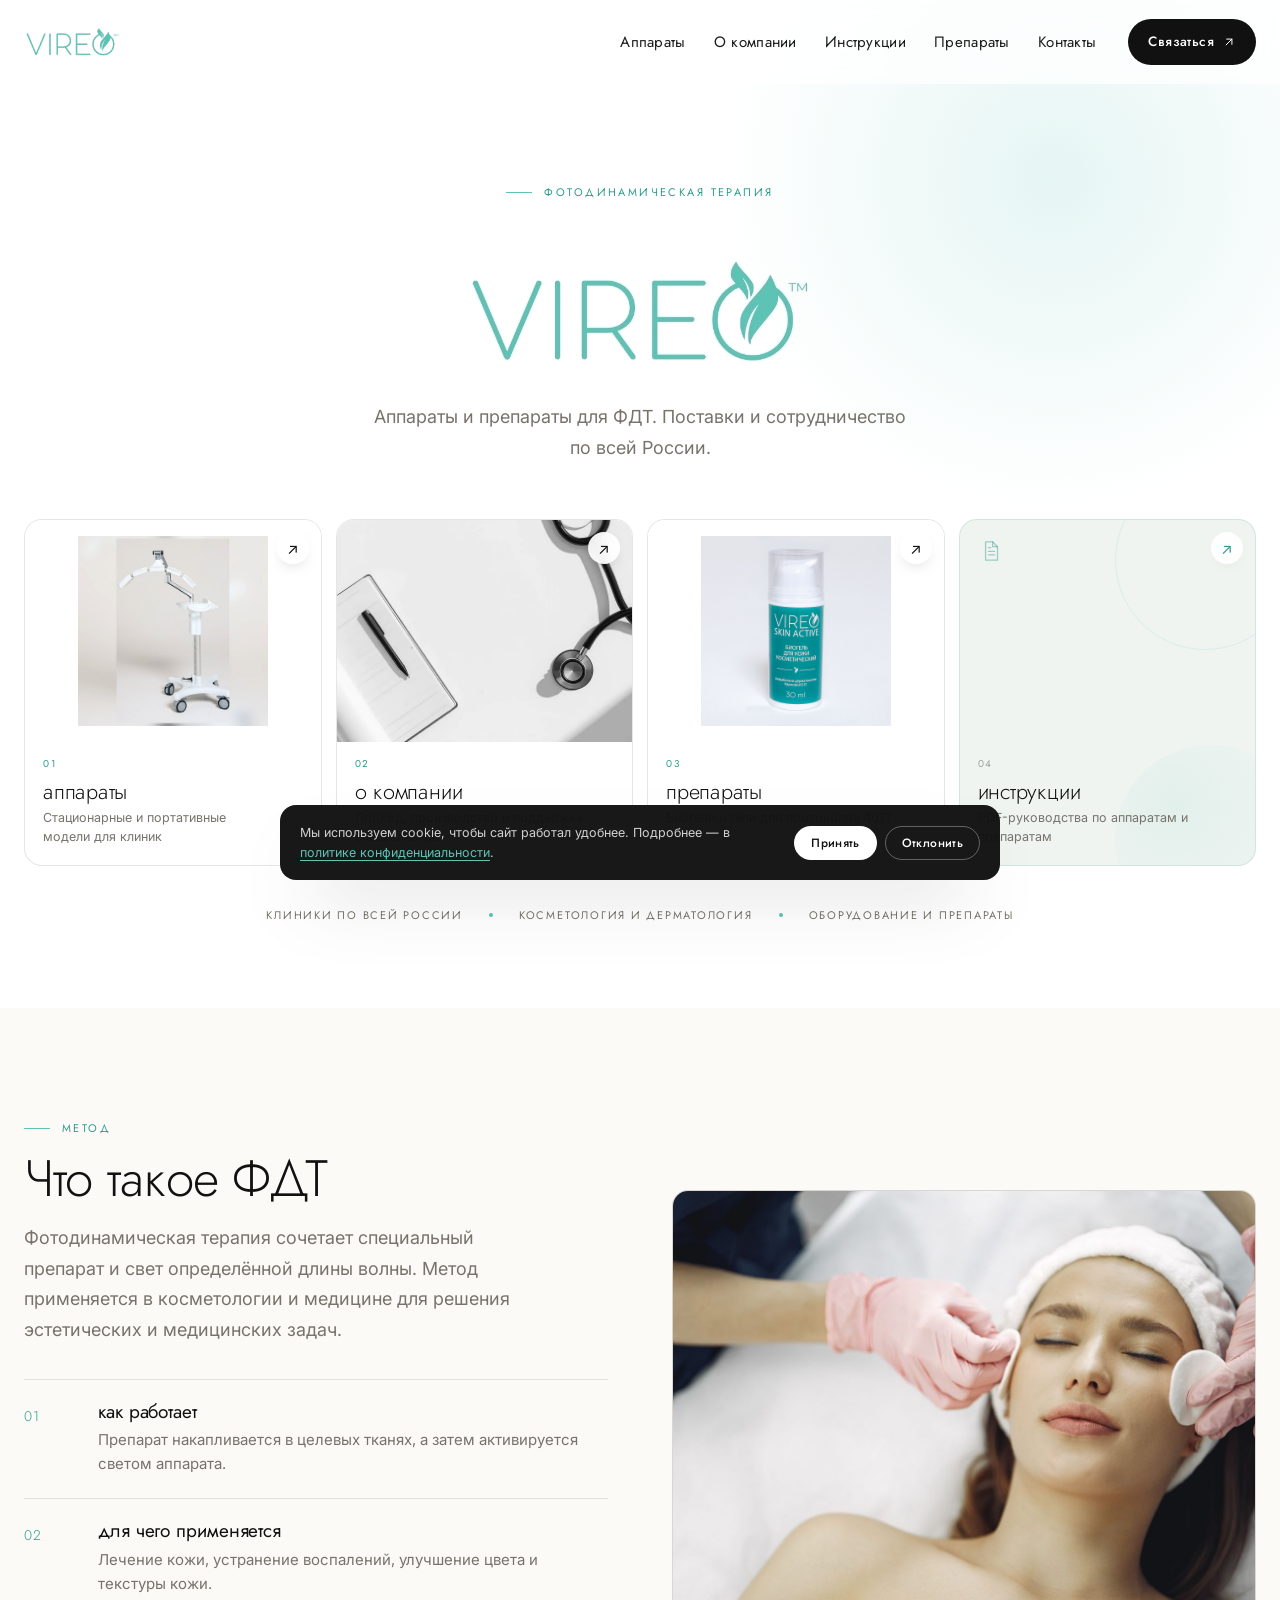
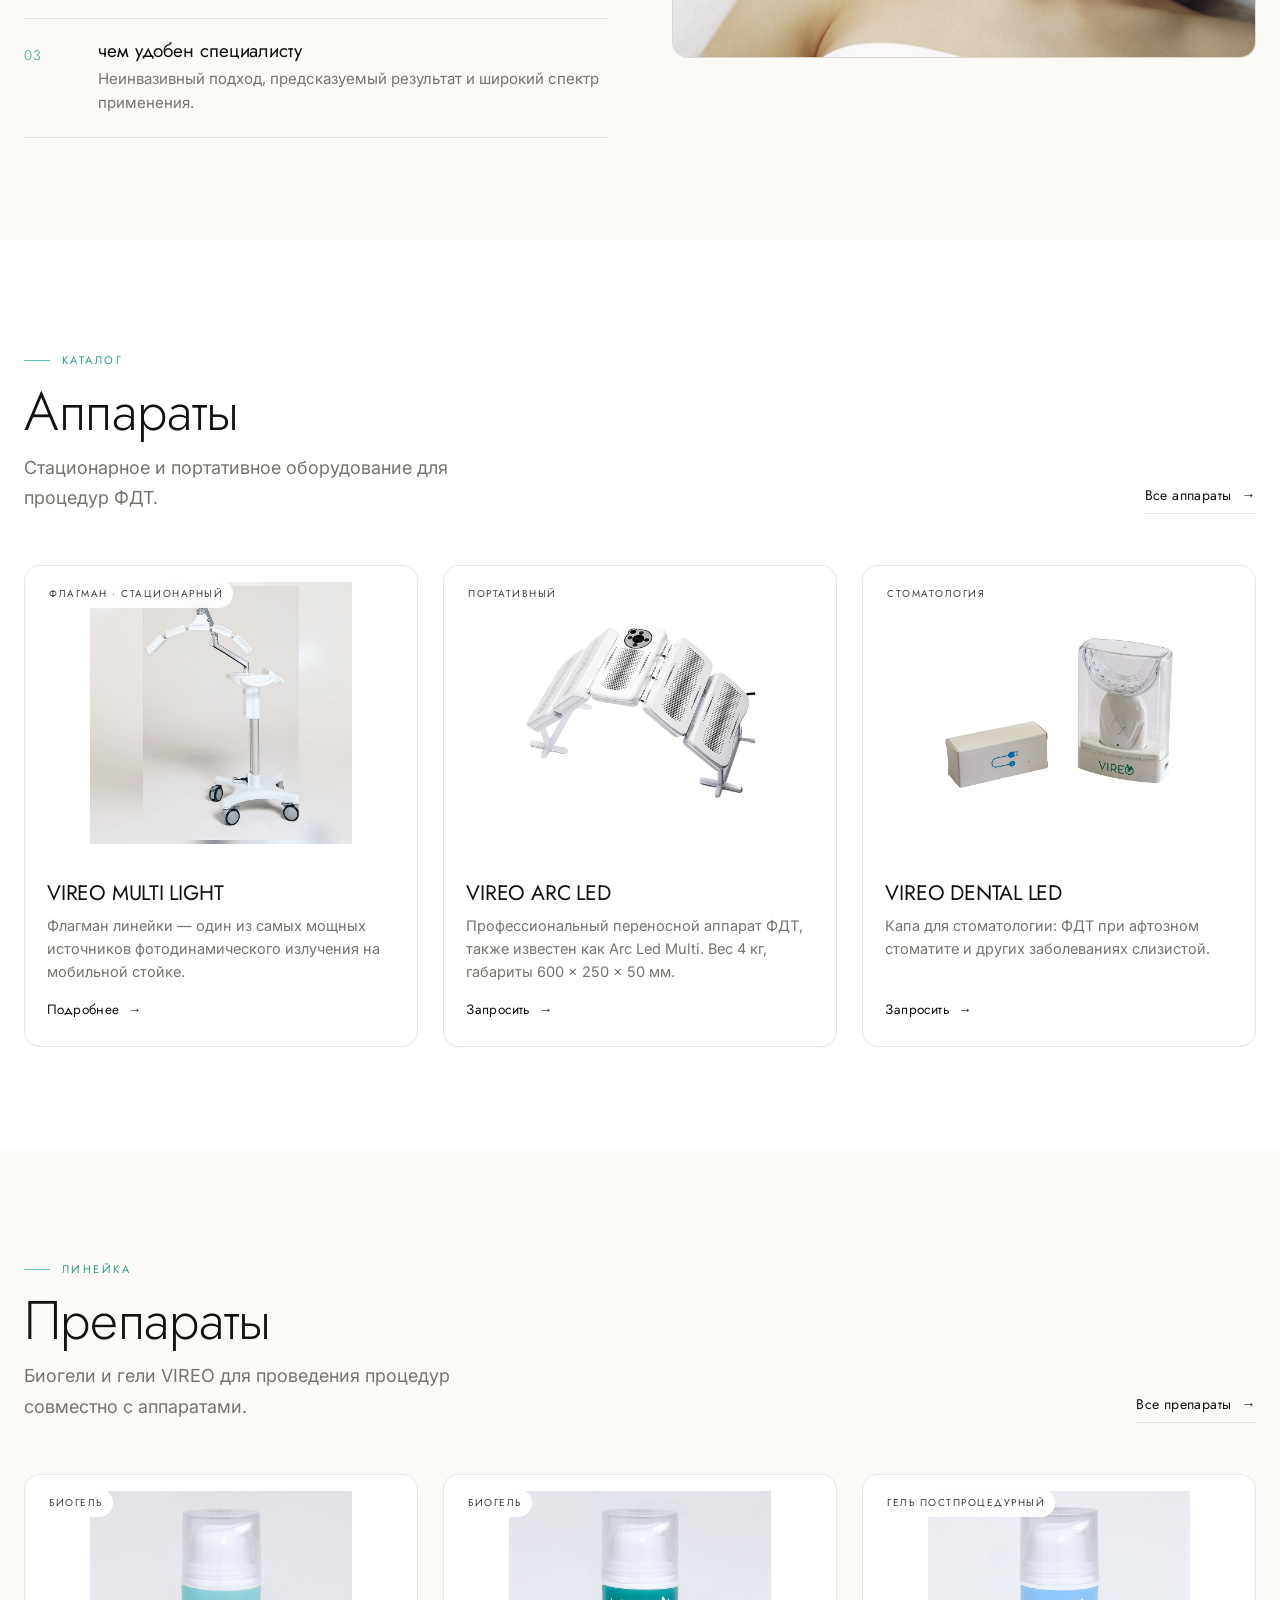
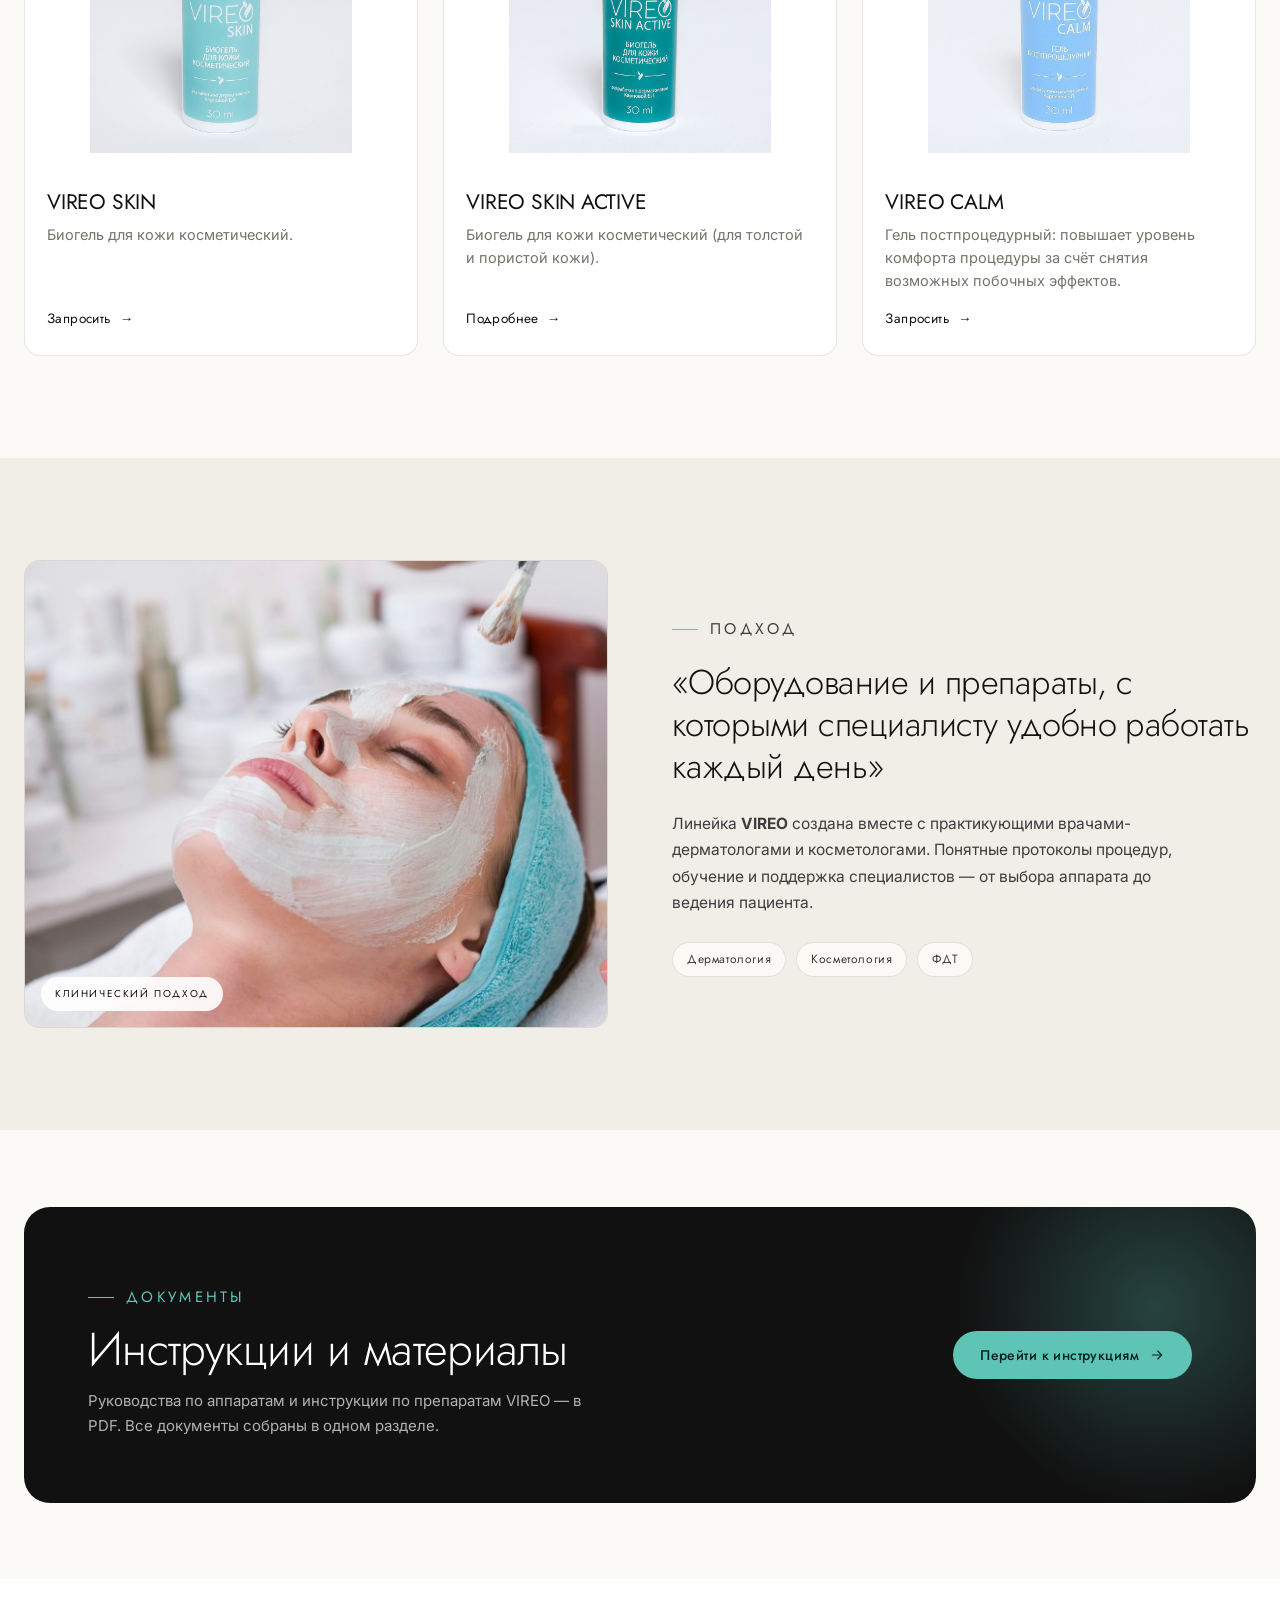
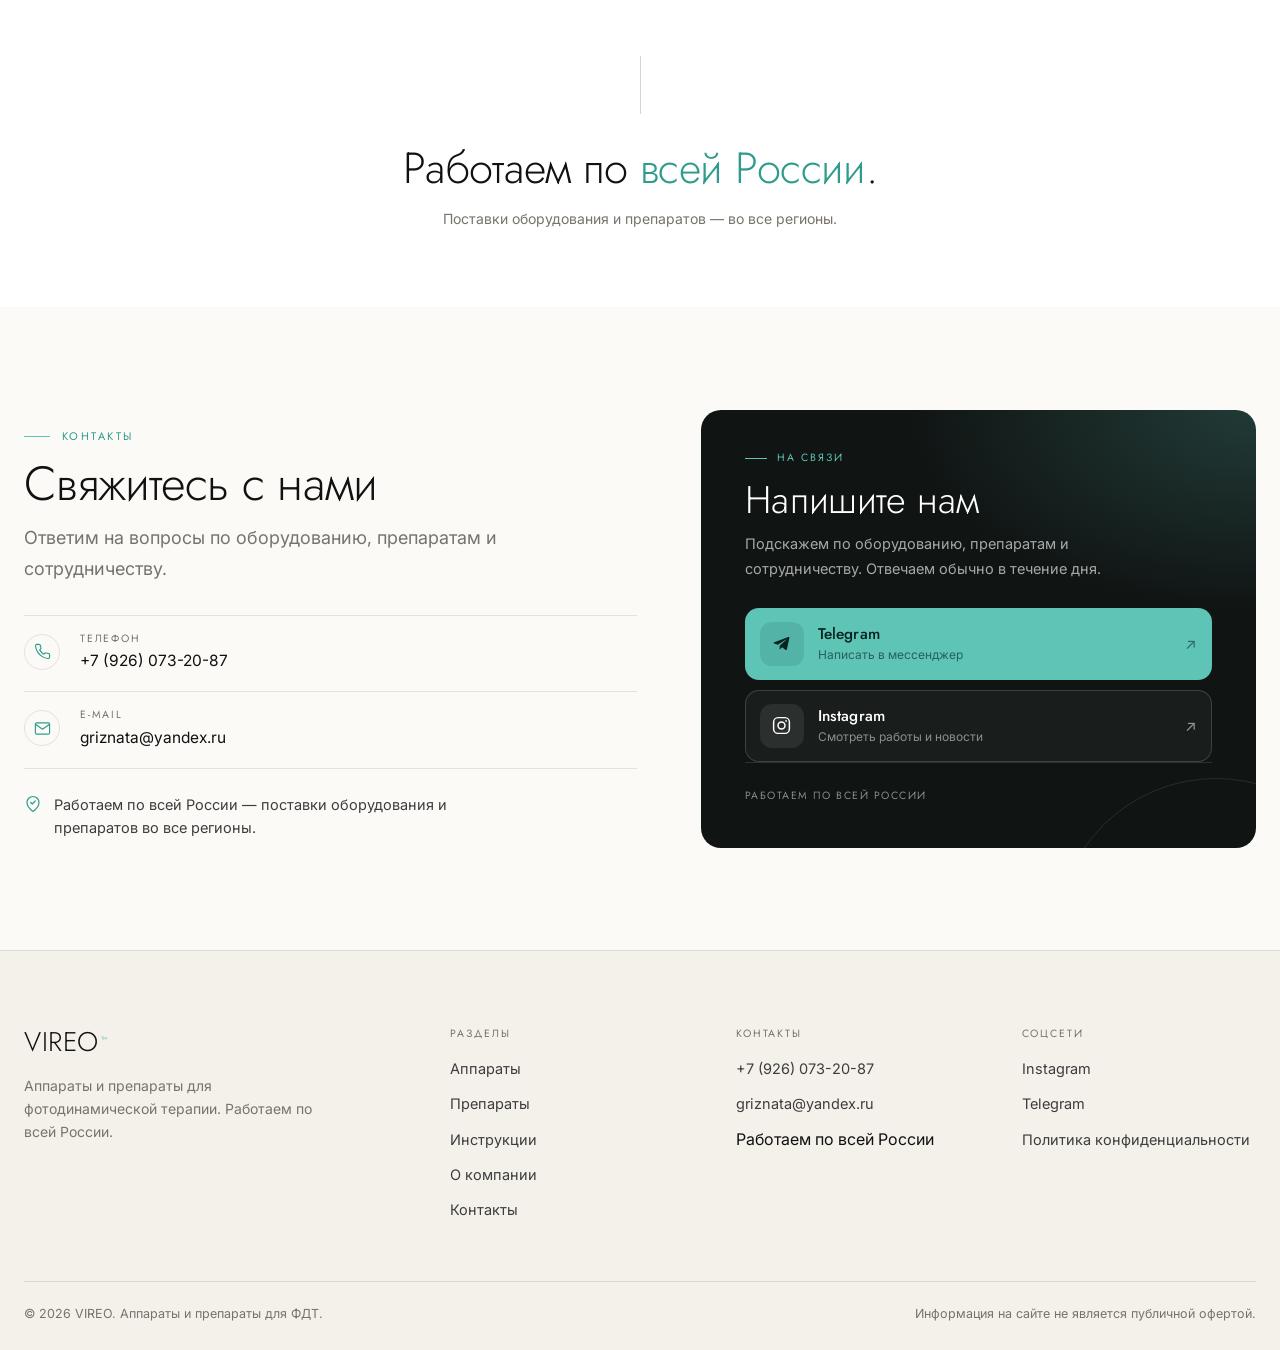
==== commit 2af6d914: "Mute the instructions tile on the main page" ====
--- a/index.html
+++ b/index.html
@@ -8,7 +8,7 @@
   <link rel="preconnect" href="https://fonts.googleapis.com">
   <link rel="preconnect" href="https://fonts.gstatic.com" crossorigin>
   <link href="https://fonts.googleapis.com/css2?family=Inter:wght@300;400;500&family=Jost:wght@200;300;400;500&display=swap" rel="stylesheet">
-  <link rel="stylesheet" href="css/style.css?v=20261101b">
+  <link rel="stylesheet" href="css/style.css?v=20261102a">
   <noscript><style>.reveal{opacity:1;transform:none}</style></noscript>
   <link rel="icon" href="img/logo.png">
 <!--og-meta-->
--- a/css/style.css
+++ b/css/style.css
@@ -342,18 +342,19 @@
 }
 .tile:hover .tile-arrow{transform:translate(1px,-1px);color:var(--accent-deep)}
 .tile--dark{
-  background:var(--ink);
-  border-color:var(--ink);
-  color:#fff;
+  background:#EFF4F1;
+  border-color:rgba(46,156,141,.16);
+  color:var(--ink);
   justify-content:flex-end;
 }
+.tile--dark:hover{border-color:rgba(46,156,141,.4)}
 .tile--dark::before{
   content:"";
   position:absolute;
   top:-50px;right:-40px;
   width:180px;height:180px;
   border-radius:50%;
-  border:1px solid rgba(94,196,182,.28);
+  border:1px solid rgba(94,196,182,.15);
   pointer-events:none;
 }
 .tile--dark::after{
@@ -362,23 +363,23 @@
   right:-50px;bottom:-70px;
   width:190px;height:190px;
   border-radius:50%;
-  background:radial-gradient(circle at 32% 32%,rgba(94,196,182,.28),rgba(94,196,182,0) 66%);
+  background:radial-gradient(circle at 32% 32%,rgba(94,196,182,.09),rgba(94,196,182,0) 66%);
   pointer-events:none;
 }
 .tile--dark .tile-body{padding-top:22px}
-.tile--dark .tile-index{color:rgba(255,255,255,.45)}
-.tile--dark .tile-title{color:#fff}
-.tile--dark .tile-desc{color:rgba(255,255,255,.65)}
+.tile--dark .tile-index{color:rgba(17,17,17,.36)}
+.tile--dark .tile-title{color:var(--ink)}
+.tile--dark .tile-desc{color:var(--muted)}
 .tile--dark .tile-arrow{
-  background:rgba(255,255,255,.12);
-  color:var(--accent);
-  box-shadow:none;
+  background:rgba(255,255,255,.9);
+  color:var(--accent-deep);
+  box-shadow:0 6px 16px -12px rgba(17,17,17,.35);
 }
 .tile-icon{
   position:absolute;
   top:18px;left:18px;
   width:26px;height:26px;
-  color:rgba(255,255,255,.6);
+  color:rgba(46,156,141,.45);
 }
 .tile-icon svg{width:100%;height:100%}
 .hero-facts{
